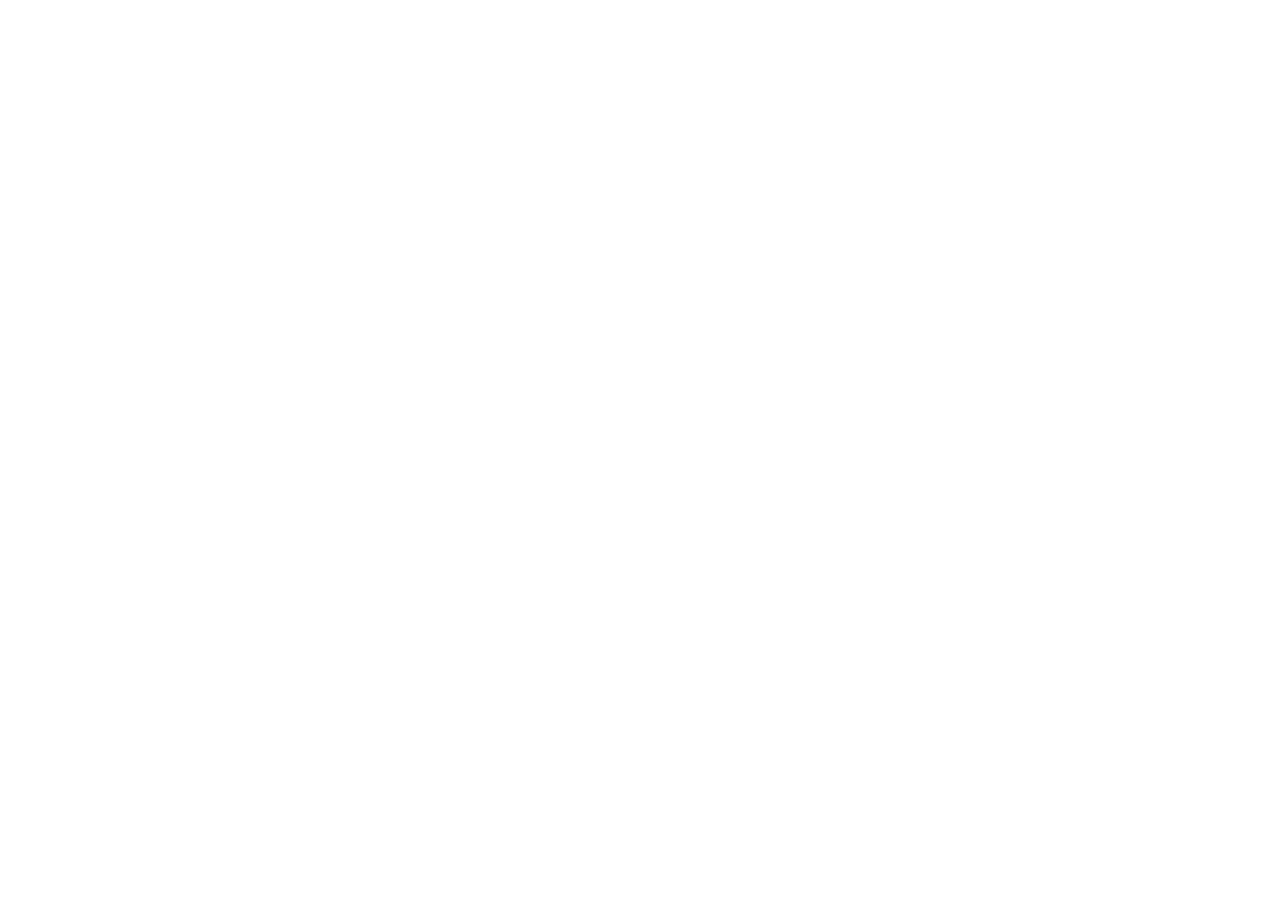
==== index.html @ d5362909 "2" ====
<!DOCTYPE html>
<html lang="en">
<head>
	<meta http-equiv="X-UA-Compatible" content="IE=Edge">
	<meta charset="UTF-8">
	<meta name="description" content="锤子科技是一家制造移动互联网终端设备的公司,公司致力于打造用户体验一流的数码消费类产品（智能手机为主）,主打坚果手机系列有坚果R1手机,坚果3手机等">
	<meta name="keywords" content="坚果手机,坚果R1手机,坚果3手机,坚果Pro手机,坚果手机官网">
	<title>【锤子科技官网】坚果手机 - 坚果R1手机 - 坚果3手机</title>
	<link rel="stylesheet" href="css/reset.css">
	<link rel="stylesheet" href="css/chuizi.css">
	<link rel="stylesheet" href="css/chuizi.common.css">
	<link rel="stylesheet" href="css/font.css">
</head>
<body>
	<nav class="nav"></nav>
	<header class="header"></header>
	<article class="article"></article>
	<footer class="footer"></footer>
	<section class="section"></section>
</body>
</html>
---- css/chuizi.common.css ----
.clearfix:after{
	display: block;
	content: '';
	clear: both;
	height: 0px;
	visibility: hidden;
}
.clearfix{
	*zoom:1;
}
---- css/font.css ----
@font-face {
  font-family: SmartisanIconFont;
  src: url("fonts/SmartisanIconFont.805b60683bab89cb2f7b7fb9d4f0fee4.eot?#iefix") format("embedded-opentype"), url("//static.smartisanos.cn/index/assets/fonts/SmartisanIconFont.e533b2e84afed88c3c6ebf24b81ed5a4.woff") format("woff"), url("//static.smartisanos.cn/index/assets/fonts/SmartisanIconFont.454657fc2d8a7921ed190eaff5efb136.ttf") format("truetype"), url("//static.smartisanos.cn/index/assets/fonts/SmartisanIconFont.a110eedc423afbb95ca55d1eafa25406.svg#SmartisanIconFont") format("svg");
  font-style: normal;
  font-weight: 400;
}
.SmartisanIconFont{
    font-family: "SmartisanIconFont" !important;
    font-style: normal;
    -webkit-font-smoothing: antialiased;
    -webkit-text-stroke-width: 0.2px;
    -moz-osx-font-smoothing: grayscale
}
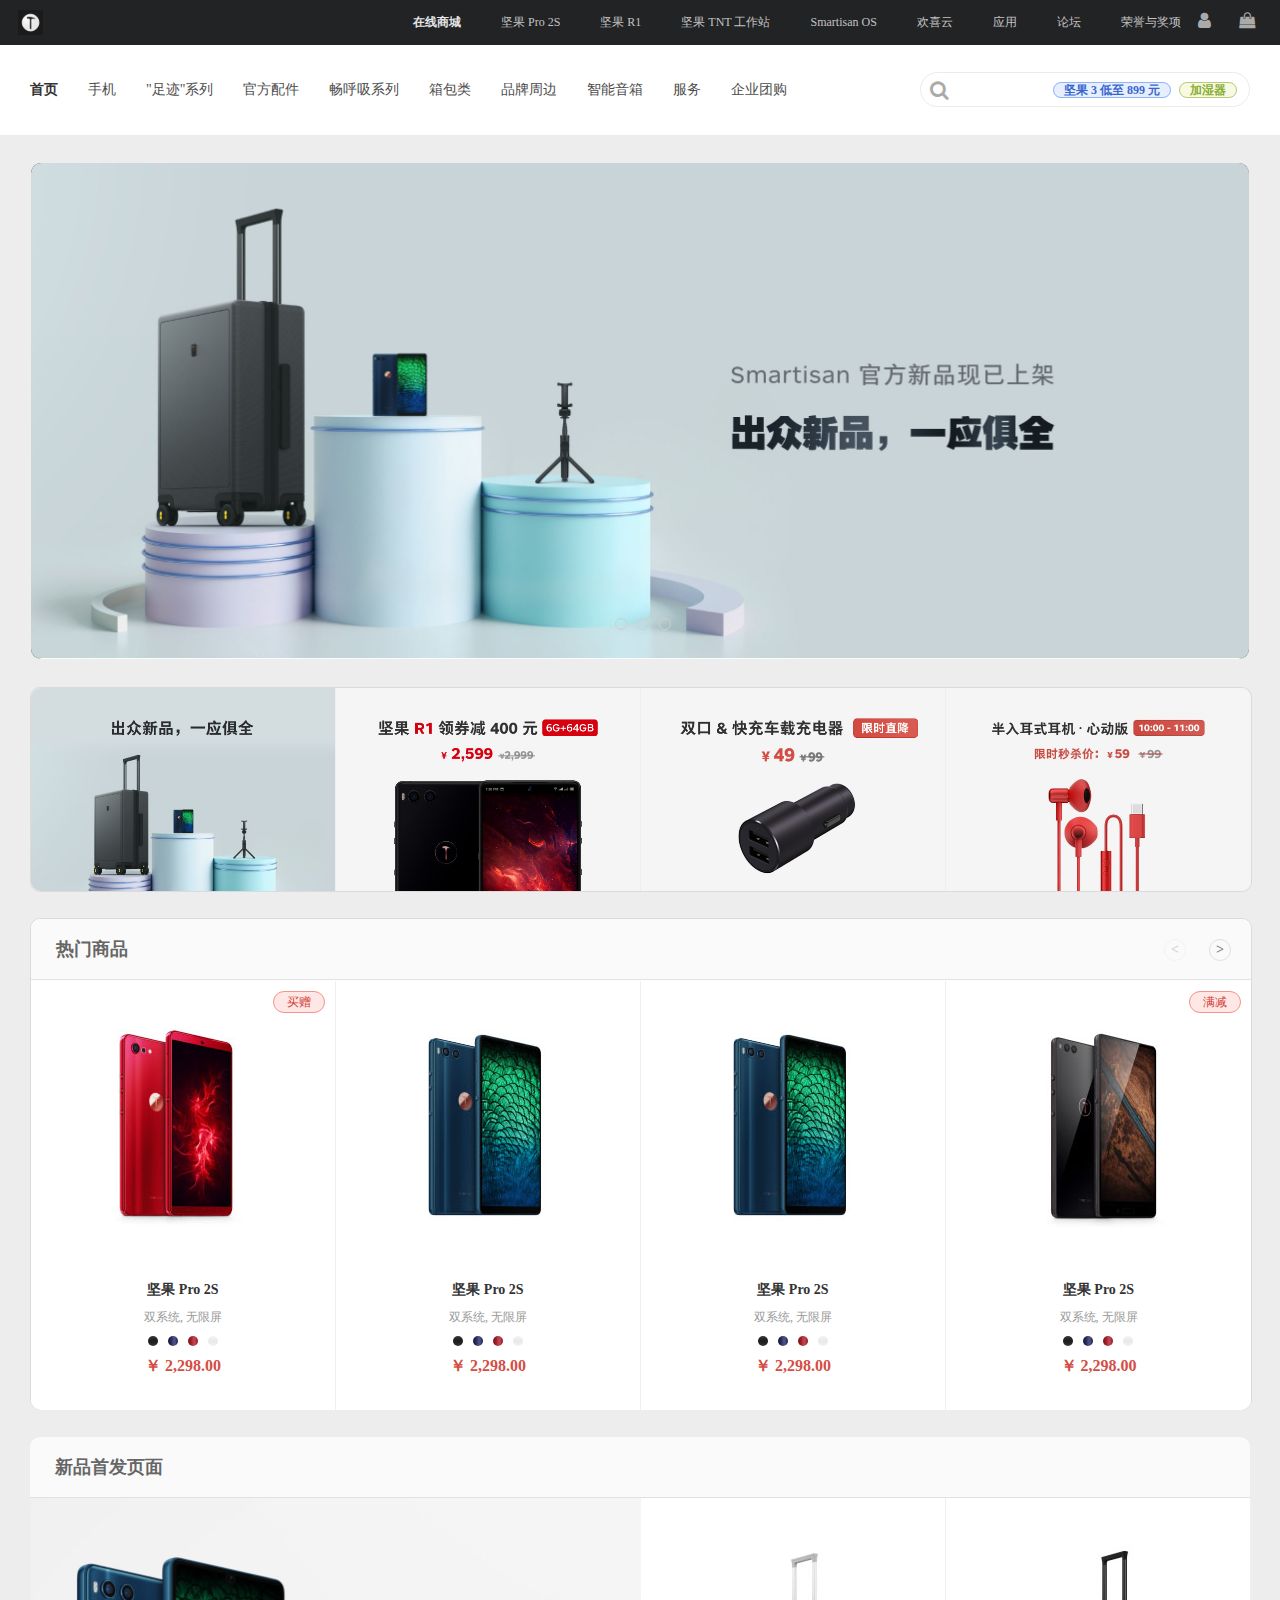
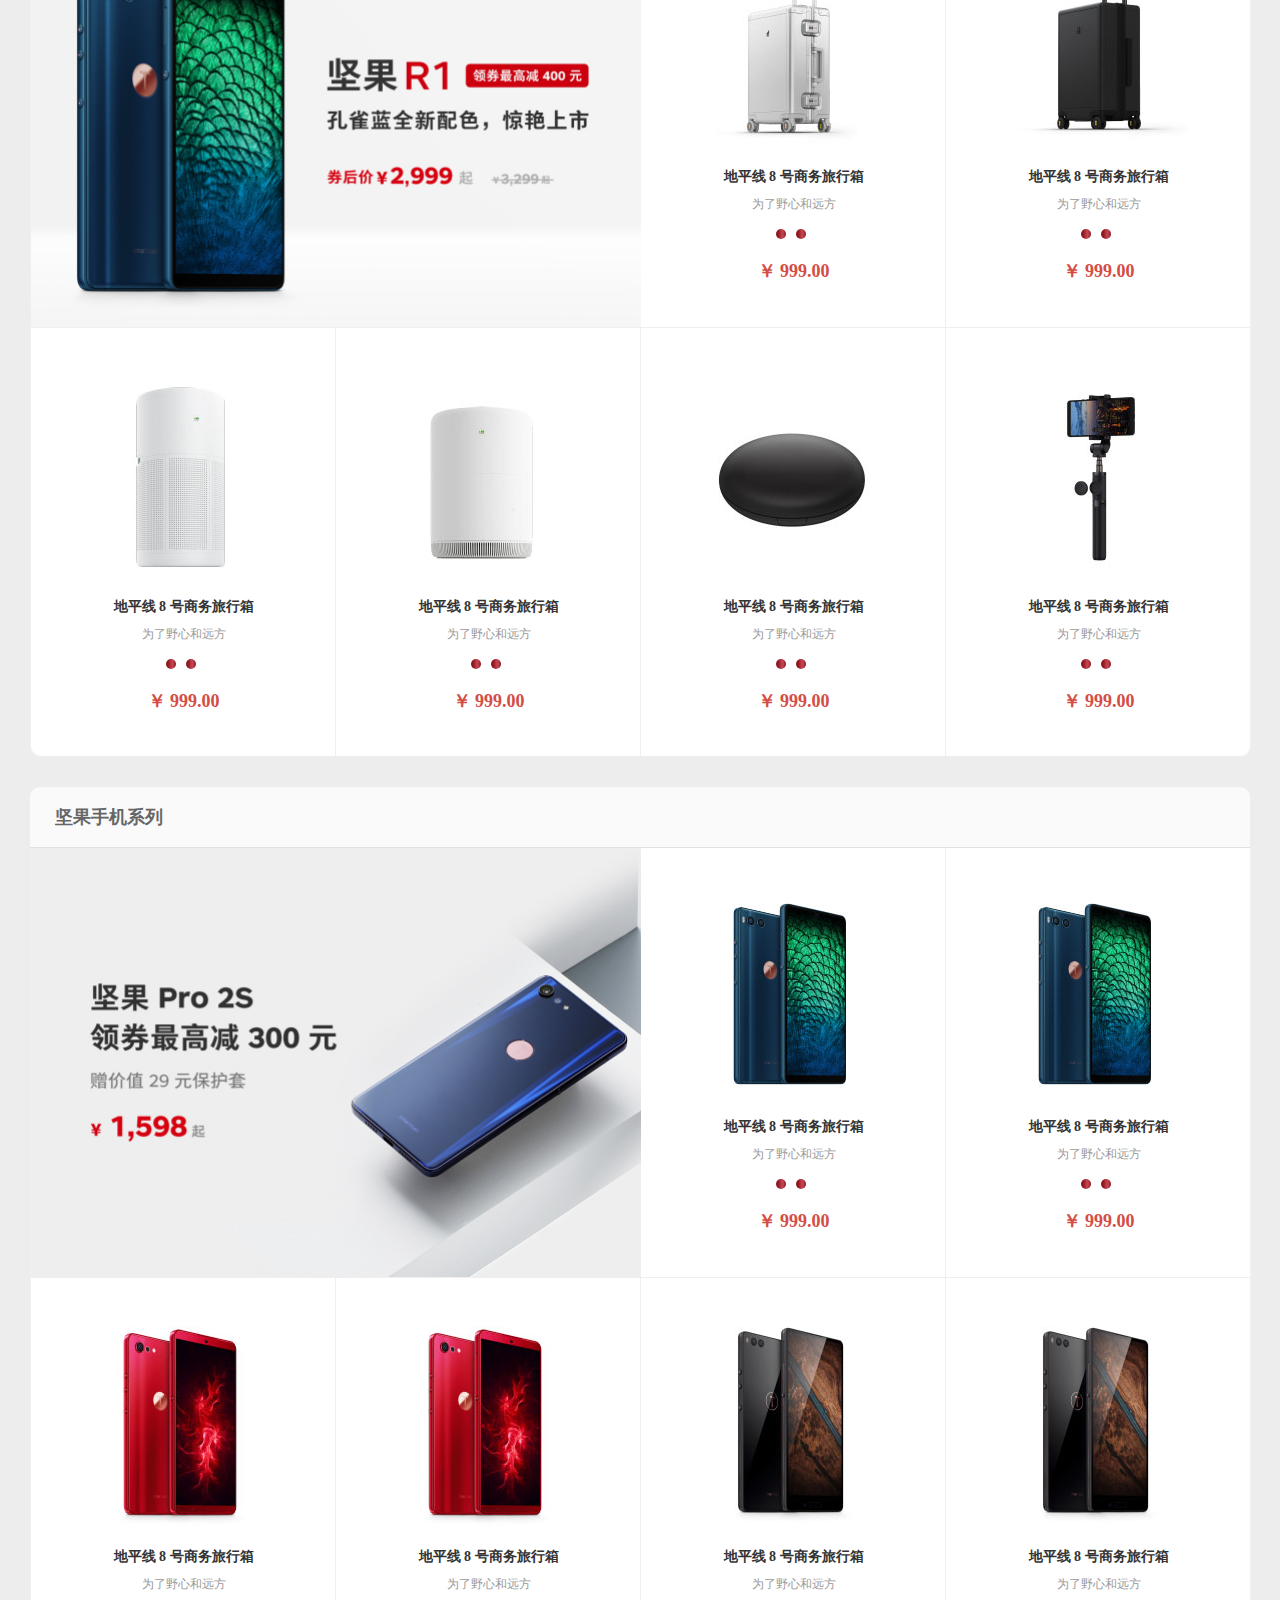
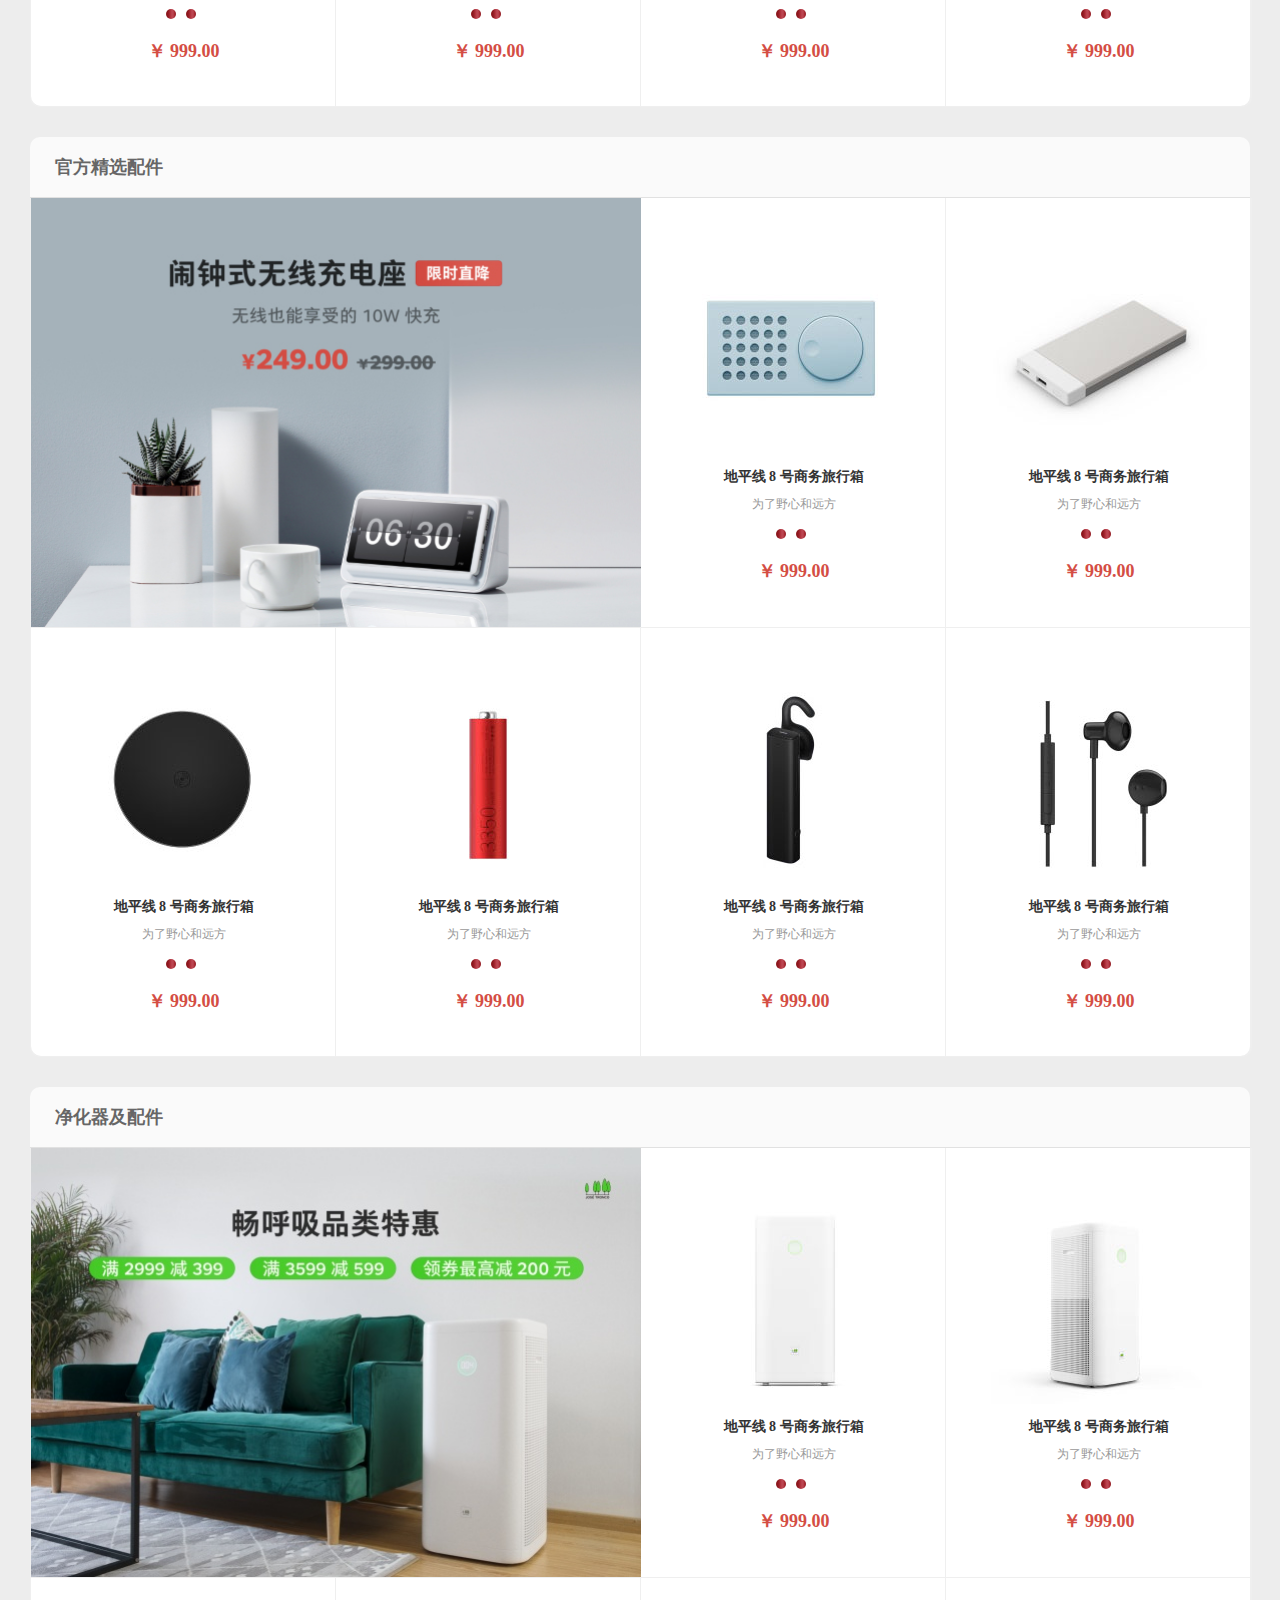
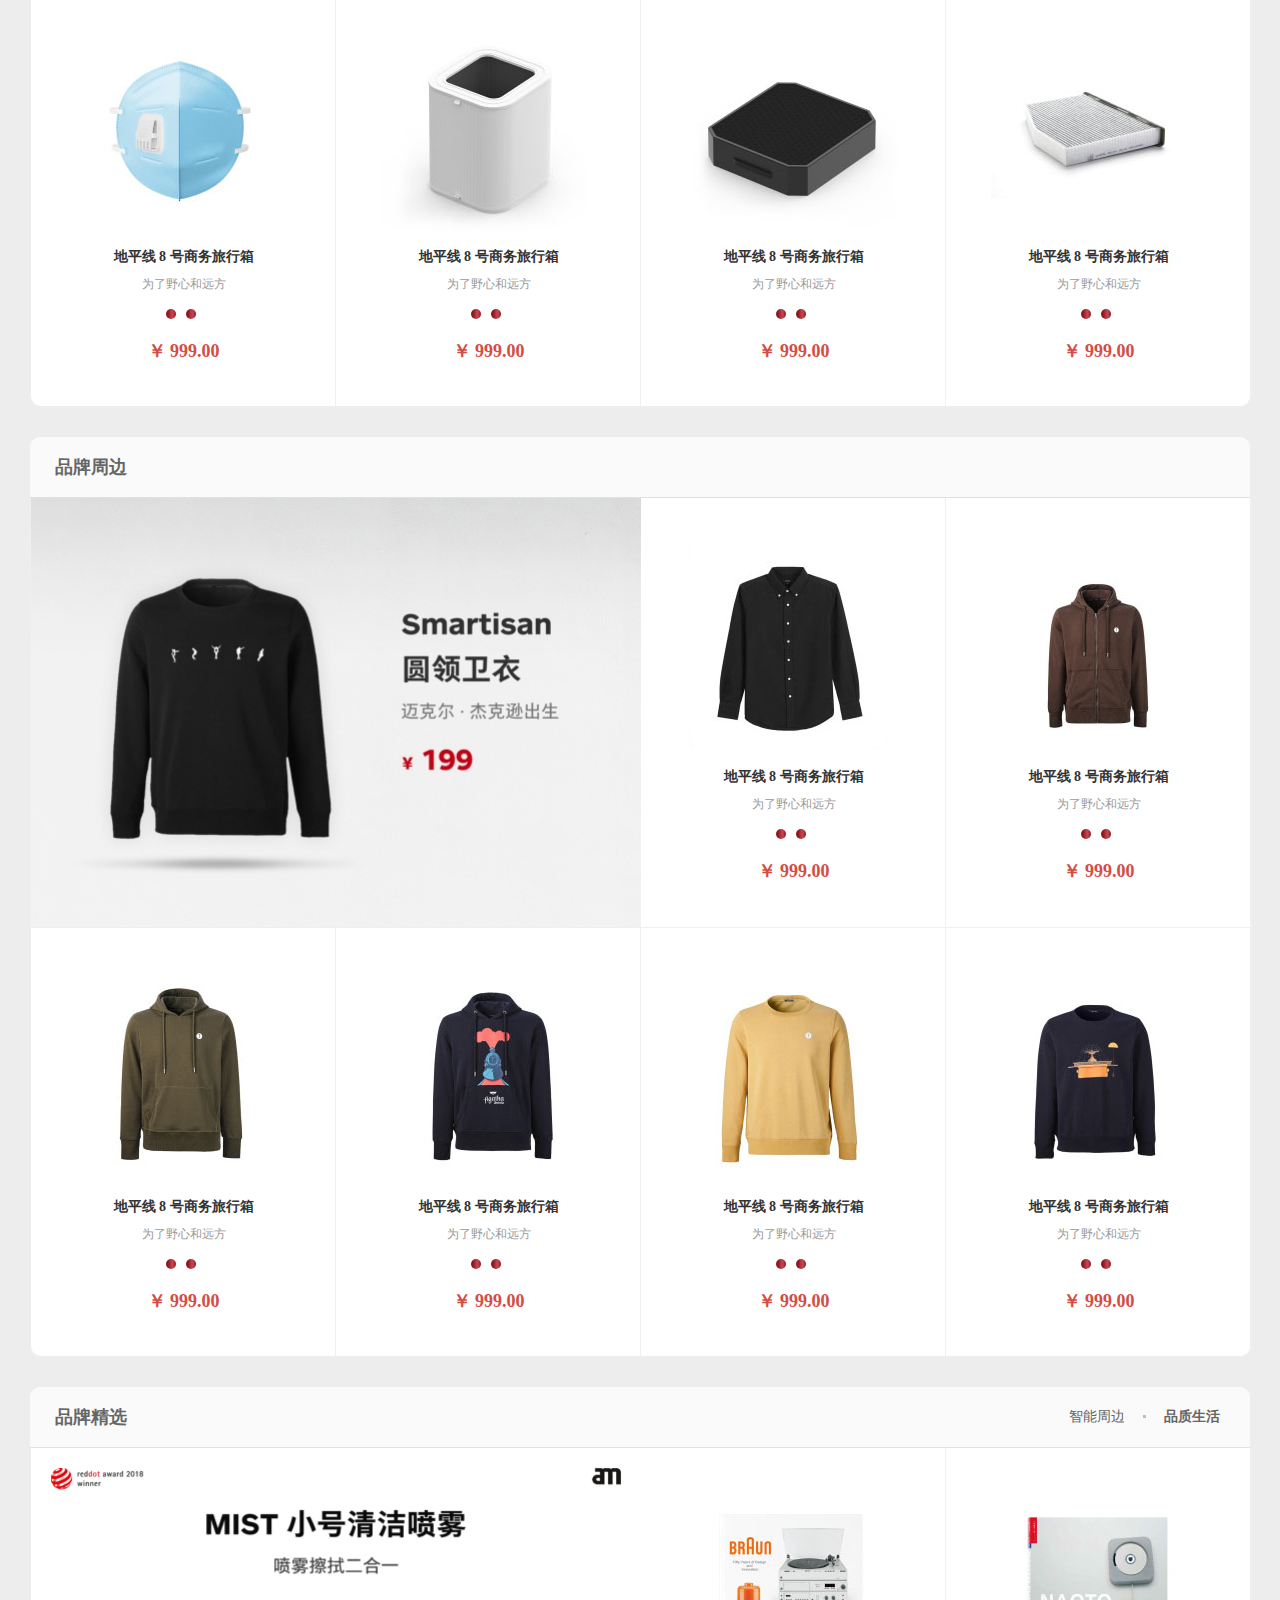
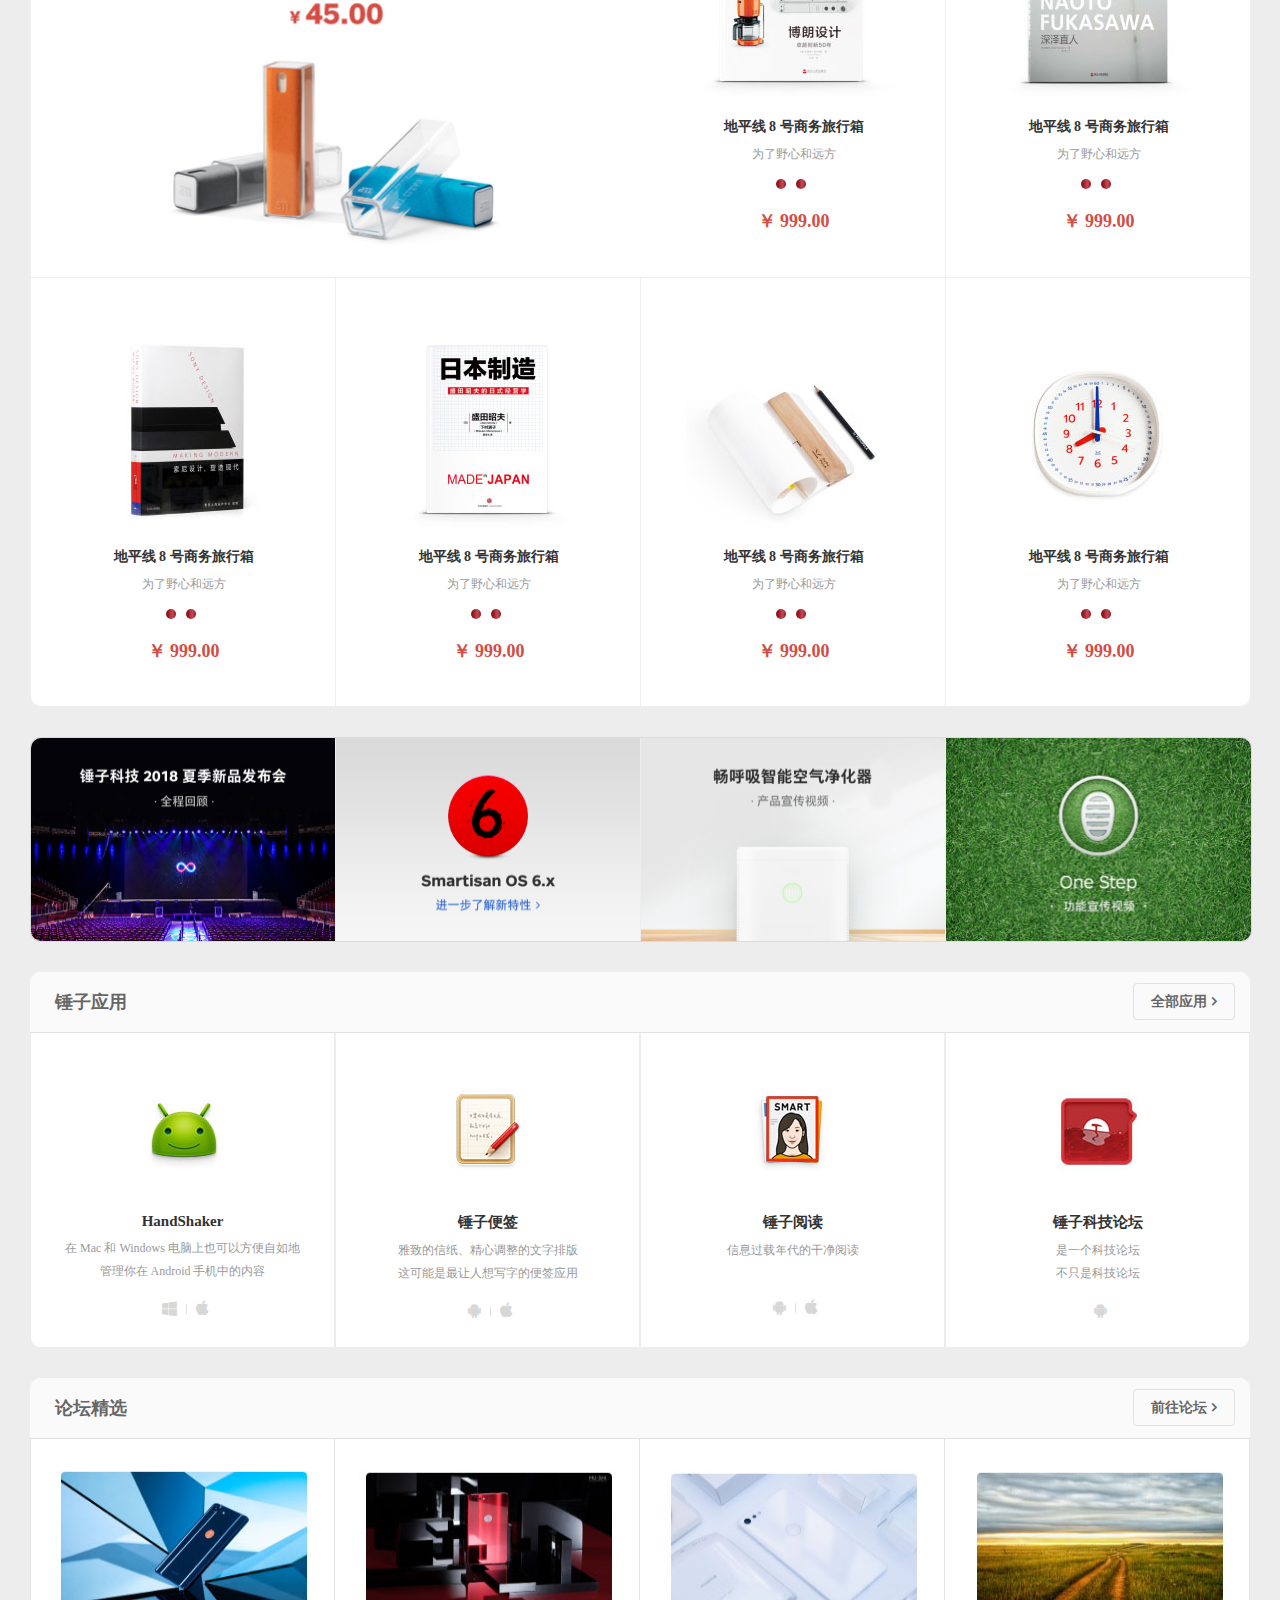
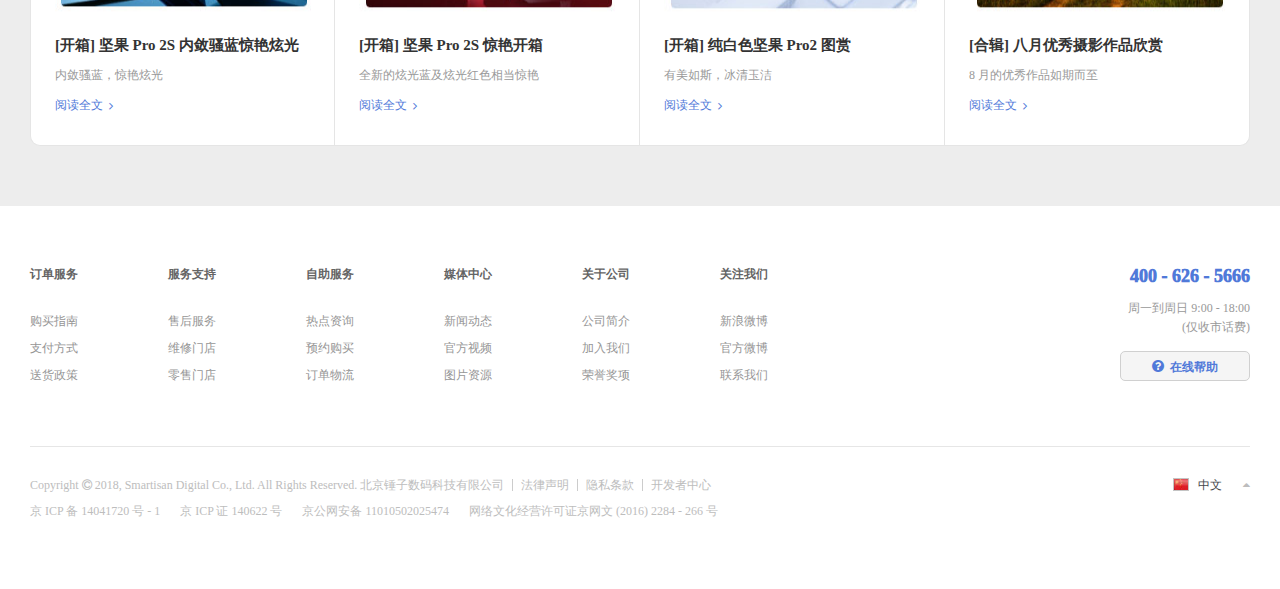
==== commit 38e619b4: "6" ====
--- a/index.html
+++ b/index.html
@@ -1,21 +1,1127 @@
 <!DOCTYPE html>
 <html lang="en">
 <head>
+	<meta charset="UTF-8">
+	<meta http-equiv="X-UA-Compatible" content="IE=Edge">
+	<meta name="format-detection" content="telephone=no">
+	<title>【锤子科技官网】坚果手机 - 坚果R1手机 - 坚果3手机</title>
+</head>
+<body>
+	
+</body>
+</html>
 	<meta http-equiv="X-UA-Compatible" content="IE=Edge">
 	<meta charset="UTF-8">
+	<meta name="keywords" content="坚果手机,坚果R1手机,坚果3手机,坚果Pro手机,坚果手机官网">
 	<meta name="description" content="锤子科技是一家制造移动互联网终端设备的公司,公司致力于打造用户体验一流的数码消费类产品（智能手机为主）,主打坚果手机系列有坚果R1手机,坚果3手机等">
-	<meta name="keywords" content="坚果手机,坚果R1手机,坚果3手机,坚果Pro手机,坚果手机官网">
 	<title>【锤子科技官网】坚果手机 - 坚果R1手机 - 坚果3手机</title>
+	<link rel="shortcut icon" href="images/favicon.jpeg">
 	<link rel="stylesheet" href="css/reset.css">
-	<link rel="stylesheet" href="css/chuizi.css">
-	<link rel="stylesheet" href="css/chuizi.common.css">
-	<link rel="stylesheet" href="css/font.css">
+	<link rel="stylesheet" href="css/fonts/font-awesome.min.css">
+	<link rel="stylesheet" href="css/common-index.css">
+	<link rel="stylesheet" href="css/index.css">
 </head>
 <body>
-	<nav class="nav"></nav>
-	<header class="header"></header>
-	<article class="article"></article>
-	<footer class="footer"></footer>
-	<section class="section"></section>
+	<!-- 顶部导航 -->
+	<div class="top-nav">
+		<div class="nav-img fl clearfix"></div>
+		<div class="nav-list fl clearfix">
+			<ul>
+				<li><a href="#" class="link">在线商城</a></li>
+				<li><a href="#" class="link">坚果 Pro 2S</a></li>
+				<li><a href="#" class="link">坚果 R1</a></li>
+				<li><a href="#" class="link">坚果 TNT 工作站</a></li>
+				<li><a href="#" class="link">Smartisan OS</a></li>
+				<li><a href="#" class="link">欢喜云</a></li>
+				<li><a href="#" class="link">应用</a></li>
+				<li><a href="#" class="link">论坛</a></li>
+				<li><a href="#" class="link">荣誉与奖项</a></li>
+			</ul>
+		</div>
+		<div class="nav-shop fr clearfix">
+			<a href="#" class="link"><i class="fa fa-user"></i></a>
+			<a href="javascript:;" class="link" id="link">
+				<i class="fa fa-shopping-bag"></i>
+			</a>	
+			<div class="tankuang" id="tankuang">
+				<i class="fa fa-shopping-cart"></i>
+				<h3>购物车为空</h3>
+				<p>您还没有选购任何商品，现在前往商城选购吧！</p>
+			</div>
+		</div>
+	</div>
+	<!-- 列表导航 -->
+	<div class="list-nav">
+		<div class="container">
+			<div class="list fl">
+				<ul>
+					<li><a href="#" class="link">首页</a></li>
+					<li><a href="#" class="link">手机</a></li>
+					<li><a href="#" class="link">"足迹"系列</a></li>
+					<li><a href="#" class="link">官方配件</a></li>
+					<li><a href="#" class="link">畅呼吸系列</a></li>
+					<li><a href="#" class="link">箱包类</a></li>	
+					<li><a href="#" class="link">品牌周边</a></li>
+					<li><a href="#" class="link">智能音箱</a></li>
+					<li><a href="#" class="link">服务</a></li>
+					<li><a href="#" class="link">企业团购</a></li>
+				</ul>
+			</div>
+			<div class="sousuo fr">
+				<input type="text" class="txt" id="txt">
+				<div class="left-sousuo">
+					<a href="javascript:;" class="link">
+						<i class="fa fa-search"></i>
+					</a>
+				</div>
+				<div class="right-sousuo" id="rightSousuo">
+					<a href="javascript:;" class="link">坚果 3 低至 899 元</a>
+					<a href="javascript:;" class="link">加湿器</a>
+				</div>
+				<div class="sousuo-list" id="sousuoList">
+					<span></span>
+					<ul>
+						<li><a href="#" class="link">坚果 Pro 2S</a></li>
+						<li><a href="#" class="link">坚果 R1</a></li>
+						<li><a href="#" class="link">坚果 3</a></li>
+						<li><a href="#" class="link">闹钟式无线充电座</a></li>
+						<li><a href="#" class="link">畅呼吸净化器</a></li>
+						<li><a href="#" class="link">移动电源</a></li>
+						<li><a href="#" class="link">卫衣</a></li>
+						<li><a href="#" class="link">帆布鞋</a></li>
+						<li><a href="#" class="link">保护套</a></li>
+						<li><a href="#" class="link">口罩</a></li>
+					</ul>
+				</div>
+			</div>
+		</div>
+	</div>
+	<!-- 轮播 热门 -->
+	<div class="title-box">
+		<div class="container">
+			<div class="carousel clearfix">
+				<ul class="carousel-img">
+					<li>
+						<a href="#" class="link">
+							<img src="images/lunbo1.jpg">
+						</a>
+					</li>
+					<li>
+						<a href="#" class="link">
+							<img src="images/lunbo2.jpg">
+						</a>
+					</li>
+					<li>
+						<a href="#" class="link">
+							<img src="images/lunbo3.jpg">
+						</a>
+					</li>
+				</ul>
+				<ul class="carousel-btn">
+					<li></li>
+					<li></li>
+					<li></li>
+				</ul>
+			</div>
+			<div class="title-list-gt clearfix">
+				<ul>
+					<li>
+						<a href="#" class="link">
+							<img src="images/lunboGD1.jpg">
+						</a>
+					</li>
+					<li>
+						<a href="#" class="link">
+							<img src="images/lunboGD2.jpg">
+						</a>
+					</li>
+					<li>
+						<a href="#" class="link">
+							<img src="images/lunboGD3.jpg">
+						</a>
+					</li>
+					<li>
+						<a href="#" class="link">
+							<img src="images/lunboGD4.jpg">
+						</a>
+					</li>
+				</ul>
+			</div>
+			<div class="rexiao">
+				<div class="rexiao-top-gt">
+					<h3 class="fl">热门商品</h3>
+					<a href="javascript:;" class="link fr">
+						<span id="btn1"><</span>
+						<span id="btn2" class="active">></span>
+					</a>
+				</div>
+				<div class="rexiao-list-gt">
+					<ul class="list-box" id="listBox">
+						<li>
+							<a href="javascript:;" class="link">
+								<div class="off">买赠</div>
+								<img src="images/remen1.jpg">
+								<h4>坚果 Pro 2S</h4>
+								<p>双系统, 无限屏</p>
+								<p>赠软胶透明保护套（数量有限送完即止）</p>
+								<ul>
+									<li></li>
+									<li></li>
+									<li></li>
+									<li></li>
+								</ul>
+								<span class="num">￥ 2,298.00</span>
+								<div class="xiangqing">查看详情</div>
+							</a>
+						</li>
+						<li>
+							<a href="javascript:;" class="link">
+								<img src="images/remen2.jpg">
+								<h4>坚果 Pro 2S</h4>
+								<p>双系统, 无限屏</p>
+								<p>赠软胶透明保护套（数量有限送完即止）</p>
+								<ul>
+									<li></li>
+									<li></li>
+									<li></li>
+									<li></li>
+								</ul>
+								<span class="num">￥ 2,298.00</span>
+								<div class="xiangqing">查看详情</div>
+							</a>
+						</li>
+						<li>
+							<a href="javascript:;" class="link">
+								<img src="images/remen3.jpg">
+								<h4>坚果 Pro 2S</h4>
+								<p>双系统, 无限屏</p>
+								<p>赠软胶透明保护套（数量有限送完即止）</p>
+								<ul>
+									<li></li>
+									<li></li>
+									<li></li>
+									<li></li>
+								</ul>
+								<span class="num">￥ 2,298.00</span>
+								<div class="xiangqing">查看详情</div>
+							</a>
+						</li>
+						<li>
+							<a href="javascript:;" class="link">
+								<div class="off">满减</div>
+								<img src="images/remen4.jpg">
+								<h4>坚果 Pro 2S</h4>
+								<p>双系统, 无限屏</p>
+								<p>赠软胶透明保护套（数量有限送完即止）</p>
+								<ul>
+									<li></li>
+									<li></li>
+									<li></li>
+									<li></li>
+								</ul>
+								<span class="num">￥ 2,298.00</span>
+								<div class="xiangqing">查看详情</div>
+							</a>
+						</li>
+						<li>
+							<a href="javascript:;" class="link">
+								<div class="off">买赠</div>
+								<img src="images/remen5.jpg">
+								<h4>坚果 Pro 2S</h4>
+								<p>双系统, 无限屏</p>
+								<p>赠软胶透明保护套（数量有限送完即止）</p>
+								<ul>
+									<li></li>
+									<li></li>
+									<li></li>
+									<li></li>
+								</ul>
+								<span class="num">￥ 2,298.00</span>
+								<div class="xiangqing">查看详情</div>
+							</a>
+						</li>
+						<li>
+							<a href="javascript:;" class="link">
+								<img src="images/remen6.jpg">
+								<h4>坚果 Pro 2S</h4>
+								<p>双系统, 无限屏</p>
+								<p>赠软胶透明保护套（数量有限送完即止）</p>
+								<ul>
+									<li></li>
+									<li></li>
+									<li></li>
+									<li></li>
+								</ul>
+								<span class="num">￥ 2,298.00</span>
+								<div class="xiangqing">查看详情</div>
+							</a>
+						</li>
+						<li>
+							<a href="javascript:;" class="link">
+								<img src="images/remen7.jpg">
+								<h4>坚果 Pro 2S</h4>
+								<p>双系统, 无限屏</p>
+								<p>赠软胶透明保护套（数量有限送完即止）</p>
+								<ul>
+									<li></li>
+									<li></li>
+									<li></li>
+									<li></li>
+								</ul>
+								<span class="num">￥ 2,298.00</span>
+								<div class="xiangqing">查看详情</div>
+							</a>
+						</li>
+						<li>
+							<a href="javascript:;" class="link">
+								<div class="off">满减</div>
+								<img src="images/remen8.jpg">
+								<h4>坚果 Pro 2S</h4>
+								<p>双系统, 无限屏</p>
+								<p>赠软胶透明保护套（数量有限送完即止）</p>
+								<ul>
+									<li></li>
+									<li></li>
+									<li></li>
+									<li></li>
+								</ul>
+								<span class="num">￥ 2,298.00</span>
+								<div class="xiangqing">查看详情</div>
+							</a>
+						</li>
+					</ul>
+				</div>
+			</div>
+		</div>
+	</div>
+	<!-- 中心内容 -->
+	<div class="content">
+		<div class="container">
+			<!-- 新品首发页面 -->
+			<div class="xinpin-box bottom">
+				<div class="rexiao-top-gt">
+					<h3 class="fl">新品首发页面</h3>
+				</div>
+				<div class="gt-list">
+					<ul>
+						<li>
+							<a href="#" class="link">
+								<img src="images/xinpin.jpg">
+							</a>
+						</li>
+						 <li>
+							<a href="#" class="link">
+								<img src="images/xinpin1.jpg">
+								<h4>地平线 8 号商务旅行箱</h4>
+								<p>为了野心和远方</p>
+								<ul>
+									<li></li>
+									<li></li>
+								</ul>
+								<span class="num">￥ 999.00</span>
+								<button class="btn-dan xiaoshou">查看详情</button>
+							</a>
+						</li>
+						<li>
+							<a href="#" class="link">
+								<img src="images/xinpin2.jpg">
+								<h4>地平线 8 号商务旅行箱</h4>
+								<p>为了野心和远方</p>
+								<ul>
+									<li></li>
+									<li></li>
+								</ul>
+								<span class="num">￥ 999.00</span>
+								<button class="btn-dan xiaoshou">查看详情</button>
+							</a>
+						</li>
+						<li>
+							<a href="#" class="link">
+								<img src="images/xinpin3.jpg">
+								<h4>地平线 8 号商务旅行箱</h4>
+								<p>为了野心和远方</p>
+								<ul>
+									<li></li>
+									<li></li>
+								</ul>
+								<span class="num">￥ 999.00</span>
+								<button class="btn-shuang xiaoshou">查看详情</button>
+								<button class="btn-shuang bg-wan">已售完</button>
+							</a>
+						</li>
+						<li>
+							<a href="#" class="link">
+								<img src="images/xinpin4.jpg">
+								<h4>地平线 8 号商务旅行箱</h4>
+								<p>为了野心和远方</p>
+								<ul>
+									<li></li>
+									<li></li>
+								</ul>
+								<span class="num">￥ 999.00</span>
+								<button class="btn-shuang xiaoshou">查看详情</button>
+								<button class="btn-shuang bg-wan">已售完</button>
+							</a>
+						</li>
+						<li>
+							<a href="#" class="link">
+								<img src="images/xinpin5.jpg">
+								<h4>地平线 8 号商务旅行箱</h4>
+								<p>为了野心和远方</p>
+								<ul>
+									<li></li>
+									<li></li>
+								</ul>
+								<span class="num">￥ 999.00</span>
+								<button class="btn-shuang xiaoshou">查看详情</button>
+								<button class="btn-shuang bg-wan">已售完</button>
+							</a>
+						</li>
+						<li>
+							<a href="#" class="link">
+								<img src="images/xinpin6.jpg">
+								<h4>地平线 8 号商务旅行箱</h4>
+								<p>为了野心和远方</p>
+								<ul>
+									<li></li>
+									<li></li>
+								</ul>
+								<span class="num">￥ 999.00</span>
+								<button class="btn-shuang xiaoshou">查看详情</button>
+								<button class="btn-shuang bg-gou xiaoshou">加入购物车</button>
+							</a>
+						</li>
+					</ul>
+				</div>
+			</div>
+			<!-- 坚果手机系列 -->
+			<div class="jianguo-box bottom">
+				<div class="rexiao-top-gt">
+					<h3 class="fl">坚果手机系列</h3>
+				</div>
+				<div class="gt-list">
+					<ul>
+						<li>
+							<a href="#" class="link">
+								<img src="images/jianguo.jpg">
+							</a>
+						</li>
+						 <li>
+							<a href="#" class="link">
+								<img src="images/jianguo1.jpg">
+								<h4>地平线 8 号商务旅行箱</h4>
+								<p>为了野心和远方</p>
+								<ul>
+									<li></li>
+									<li></li>
+								</ul>
+								<span class="num">￥ 999.00</span>
+								<button class="btn-dan xiaoshou">查看详情</button>
+							</a>
+						</li>
+						<li>
+							<a href="#" class="link">
+								<img src="images/jianguo2.jpg">
+								<h4>地平线 8 号商务旅行箱</h4>
+								<p>为了野心和远方</p>
+								<ul>
+									<li></li>
+									<li></li>
+								</ul>
+								<span class="num">￥ 999.00</span>
+								<button class="btn-dan xiaoshou">查看详情</button>
+							</a>
+						</li>
+						<li>
+							<a href="#" class="link">
+								<img src="images/jianguo3.jpg">
+								<h4>地平线 8 号商务旅行箱</h4>
+								<p>为了野心和远方</p>
+								<ul>
+									<li></li>
+									<li></li>
+								</ul>
+								<span class="num">￥ 999.00</span>
+								<button class="btn-shuang xiaoshou">查看详情</button>
+								<button class="btn-shuang bg-wan">已售完</button>
+							</a>
+						</li>
+						<li>
+							<a href="#" class="link">
+								<img src="images/jianguo4.jpg">
+								<h4>地平线 8 号商务旅行箱</h4>
+								<p>为了野心和远方</p>
+								<ul>
+									<li></li>
+									<li></li>
+								</ul>
+								<span class="num">￥ 999.00</span>
+								<button class="btn-shuang xiaoshou">查看详情</button>
+								<button class="btn-shuang bg-wan">已售完</button>
+							</a>
+						</li>
+						<li>
+							<a href="#" class="link">
+								<img src="images/jianguo5.jpg">
+								<h4>地平线 8 号商务旅行箱</h4>
+								<p>为了野心和远方</p>
+								<ul>
+									<li></li>
+									<li></li>
+								</ul>
+								<span class="num">￥ 999.00</span>
+								<button class="btn-shuang xiaoshou">查看详情</button>
+								<button class="btn-shuang bg-wan">已售完</button>
+							</a>
+						</li>
+						<li>
+							<a href="#" class="link">
+								<img src="images/jianguo6.jpg">
+								<h4>地平线 8 号商务旅行箱</h4>
+								<p>为了野心和远方</p>
+								<ul>
+									<li></li>
+									<li></li>
+								</ul>
+								<span class="num">￥ 999.00</span>
+								<button class="btn-shuang xiaoshou">查看详情</button>
+								<button class="btn-shuang bg-gou xiaoshou">加入购物车</button>
+							</a>
+						</li>
+					</ul>
+				</div>
+			</div>
+			<!-- 官方精选配件 -->
+			<div class="guanfang-box bottom">
+				<div class="rexiao-top-gt">
+					<h3 class="fl">官方精选配件</h3>
+				</div>
+				<div class="gt-list">
+					<ul>
+						<li>
+							<a href="#" class="link">
+								<img src="images/guanfang.jpg">
+							</a>
+						</li>
+						 <li>
+							<a href="#" class="link">
+								<img src="images/guanfang1.jpg">
+								<h4>地平线 8 号商务旅行箱</h4>
+								<p>为了野心和远方</p>
+								<ul>
+									<li></li>
+									<li></li>
+								</ul>
+								<span class="num">￥ 999.00</span>
+								<button class="btn-dan xiaoshou">查看详情</button>
+							</a>
+						</li>
+						<li>
+							<a href="#" class="link">
+								<img src="images/guanfang2.jpg">
+								<h4>地平线 8 号商务旅行箱</h4>
+								<p>为了野心和远方</p>
+								<ul>
+									<li></li>
+									<li></li>
+								</ul>
+								<span class="num">￥ 999.00</span>
+								<button class="btn-dan xiaoshou">查看详情</button>
+							</a>
+						</li>
+						<li>
+							<a href="#" class="link">
+								<img src="images/guanfang3.jpg">
+								<h4>地平线 8 号商务旅行箱</h4>
+								<p>为了野心和远方</p>
+								<ul>
+									<li></li>
+									<li></li>
+								</ul>
+								<span class="num">￥ 999.00</span>
+								<button class="btn-shuang xiaoshou">查看详情</button>
+								<button class="btn-shuang bg-wan">已售完</button>
+							</a>
+						</li>
+						<li>
+							<a href="#" class="link">
+								<img src="images/guanfang4.jpg">
+								<h4>地平线 8 号商务旅行箱</h4>
+								<p>为了野心和远方</p>
+								<ul>
+									<li></li>
+									<li></li>
+								</ul>
+								<span class="num">￥ 999.00</span>
+								<button class="btn-shuang xiaoshou">查看详情</button>
+								<button class="btn-shuang bg-wan">已售完</button>
+							</a>
+						</li>
+						<li>
+							<a href="#" class="link">
+								<img src="images/guanfang5.jpg">
+								<h4>地平线 8 号商务旅行箱</h4>
+								<p>为了野心和远方</p>
+								<ul>
+									<li></li>
+									<li></li>
+								</ul>
+								<span class="num">￥ 999.00</span>
+								<button class="btn-shuang xiaoshou">查看详情</button>
+								<button class="btn-shuang bg-wan">已售完</button>
+							</a>
+						</li>
+						<li>
+							<a href="#" class="link">
+								<img src="images/guanfang6.jpg">
+								<h4>地平线 8 号商务旅行箱</h4>
+								<p>为了野心和远方</p>
+								<ul>
+									<li></li>
+									<li></li>
+								</ul>
+								<span class="num">￥ 999.00</span>
+								<button class="btn-shuang xiaoshou">查看详情</button>
+								<button class="btn-shuang bg-gou xiaoshou">加入购物车</button>
+							</a>
+						</li>
+					</ul>
+				</div>
+			</div>
+			<!-- 净化器及配件 -->
+			<div class="jinghuaqi-box bottom">
+				<div class="rexiao-top-gt">
+					<h3 class="fl">净化器及配件</h3>
+				</div>
+				<div class="gt-list">
+					<ul>
+						<li>
+							<a href="#" class="link">
+								<img src="images/jinghua.jpg">
+							</a>
+						</li>
+						 <li>
+							<a href="#" class="link">
+								<img src="images/jinghua1.jpg">
+								<h4>地平线 8 号商务旅行箱</h4>
+								<p>为了野心和远方</p>
+								<ul>
+									<li></li>
+									<li></li>
+								</ul>
+								<span class="num">￥ 999.00</span>
+								<button class="btn-dan xiaoshou">查看详情</button>
+							</a>
+						</li>
+						<li>
+							<a href="#" class="link">
+								<img src="images/jinghua2.jpg">
+								<h4>地平线 8 号商务旅行箱</h4>
+								<p>为了野心和远方</p>
+								<ul>
+									<li></li>
+									<li></li>
+								</ul>
+								<span class="num">￥ 999.00</span>
+								<button class="btn-dan xiaoshou">查看详情</button>
+							</a>
+						</li>
+						<li>
+							<a href="#" class="link">
+								<img src="images/jinghua3.jpg">
+								<h4>地平线 8 号商务旅行箱</h4>
+								<p>为了野心和远方</p>
+								<ul>
+									<li></li>
+									<li></li>
+								</ul>
+								<span class="num">￥ 999.00</span>
+								<button class="btn-shuang xiaoshou">查看详情</button>
+								<button class="btn-shuang bg-wan">已售完</button>
+							</a>
+						</li>
+						<li>
+							<a href="#" class="link">
+								<img src="images/jinghua4.jpg">
+								<h4>地平线 8 号商务旅行箱</h4>
+								<p>为了野心和远方</p>
+								<ul>
+									<li></li>
+									<li></li>
+								</ul>
+								<span class="num">￥ 999.00</span>
+								<button class="btn-shuang xiaoshou">查看详情</button>
+								<button class="btn-shuang bg-wan">已售完</button>
+							</a>
+						</li>
+						<li>
+							<a href="#" class="link">
+								<img src="images/jinghua5.jpg">
+								<h4>地平线 8 号商务旅行箱</h4>
+								<p>为了野心和远方</p>
+								<ul>
+									<li></li>
+									<li></li>
+								</ul>
+								<span class="num">￥ 999.00</span>
+								<button class="btn-shuang xiaoshou">查看详情</button>
+								<button class="btn-shuang bg-wan">已售完</button>
+							</a>
+						</li>
+						<li>
+							<a href="#" class="link">
+								<img src="images/jinghua6.jpg">
+								<h4>地平线 8 号商务旅行箱</h4>
+								<p>为了野心和远方</p>
+								<ul>
+									<li></li>
+									<li></li>
+								</ul>
+								<span class="num">￥ 999.00</span>
+								<button class="btn-shuang xiaoshou">查看详情</button>
+								<button class="btn-shuang bg-gou xiaoshou">加入购物车</button>
+							</a>
+						</li>
+					</ul>
+				</div>
+			</div>
+			<!-- 品牌周边 -->
+			<div class="zhoubian-box bottom">
+				<div class="rexiao-top-gt">
+					<h3 class="fl">品牌周边</h3>
+				</div>
+				<div class="gt-list">
+					<ul>
+						<li>
+							<a href="#" class="link">
+								<img src="images/zhoubian.jpg">
+							</a>
+						</li>
+						 <li>
+							<a href="#" class="link">
+								<img src="images/zhoubian1.jpg">
+								<h4>地平线 8 号商务旅行箱</h4>
+								<p>为了野心和远方</p>
+								<ul>
+									<li></li>
+									<li></li>
+								</ul>
+								<span class="num">￥ 999.00</span>
+								<button class="btn-dan xiaoshou">查看详情</button>
+							</a>
+						</li>
+						<li>
+							<a href="#" class="link">
+								<img src="images/zhoubian2.jpg">
+								<h4>地平线 8 号商务旅行箱</h4>
+								<p>为了野心和远方</p>
+								<ul>
+									<li></li>
+									<li></li>
+								</ul>
+								<span class="num">￥ 999.00</span>
+								<button class="btn-dan xiaoshou">查看详情</button>
+							</a>
+						</li>
+						<li>
+							<a href="#" class="link">
+								<img src="images/zhoubian3.jpg">
+								<h4>地平线 8 号商务旅行箱</h4>
+								<p>为了野心和远方</p>
+								<ul>
+									<li></li>
+									<li></li>
+								</ul>
+								<span class="num">￥ 999.00</span>
+								<button class="btn-shuang xiaoshou">查看详情</button>
+								<button class="btn-shuang bg-wan">已售完</button>
+							</a>
+						</li>
+						<li>
+							<a href="#" class="link">
+								<img src="images/zhoubian4.jpg">
+								<h4>地平线 8 号商务旅行箱</h4>
+								<p>为了野心和远方</p>
+								<ul>
+									<li></li>
+									<li></li>
+								</ul>
+								<span class="num">￥ 999.00</span>
+								<button class="btn-shuang xiaoshou">查看详情</button>
+								<button class="btn-shuang bg-wan">已售完</button>
+							</a>
+						</li>
+						<li>
+							<a href="#" class="link">
+								<img src="images/zhoubian5.jpg">
+								<h4>地平线 8 号商务旅行箱</h4>
+								<p>为了野心和远方</p>
+								<ul>
+									<li></li>
+									<li></li>
+								</ul>
+								<span class="num">￥ 999.00</span>
+								<button class="btn-shuang xiaoshou">查看详情</button>
+								<button class="btn-shuang bg-wan">已售完</button>
+							</a>
+						</li>
+						<li>
+							<a href="#" class="link">
+								<img src="images/zhoubian6.jpg">
+								<h4>地平线 8 号商务旅行箱</h4>
+								<p>为了野心和远方</p>
+								<ul>
+									<li></li>
+									<li></li>
+								</ul>
+								<span class="num">￥ 999.00</span>
+								<button class="btn-shuang xiaoshou">查看详情</button>
+								<button class="btn-shuang bg-gou xiaoshou">加入购物车</button>
+							</a>
+						</li>
+					</ul>
+				</div>
+			</div>
+			<!-- 品牌精选 -->
+			<div class="jingxuan-box bottom">
+				<div class="rexiao-top-gt">
+					<h3 class="fl">品牌精选</h3>
+					<a href="#" class="link fr">
+						<span>智能周边</span>
+						<span></span>
+						<span class="active">品质生活</span>
+					</a>
+				</div>
+				<div class="gt-list">
+					<ul>
+						<li>
+							<a href="#" class="link">
+								<img src="images/jingxuan.jpg">
+							</a>
+						</li>
+						 <li>
+							<a href="#" class="link">
+								<img src="images/jingxuan1.jpg">
+								<h4>地平线 8 号商务旅行箱</h4>
+								<p>为了野心和远方</p>
+								<ul>
+									<li></li>
+									<li></li>
+								</ul>
+								<span class="num">￥ 999.00</span>
+								<button class="btn-dan xiaoshou">查看详情</button>
+							</a>
+						</li>
+						<li>
+							<a href="#" class="link">
+								<img src="images/jingxuan2.jpg">
+								<h4>地平线 8 号商务旅行箱</h4>
+								<p>为了野心和远方</p>
+								<ul>
+									<li></li>
+									<li></li>
+								</ul>
+								<span class="num">￥ 999.00</span>
+								<button class="btn-dan xiaoshou">查看详情</button>
+							</a>
+						</li>
+						<li>
+							<a href="#" class="link">
+								<img src="images/jingxuan3.jpg">
+								<h4>地平线 8 号商务旅行箱</h4>
+								<p>为了野心和远方</p>
+								<ul>
+									<li></li>
+									<li></li>
+								</ul>
+								<span class="num">￥ 999.00</span>
+								<button class="btn-shuang xiaoshou">查看详情</button>
+								<button class="btn-shuang bg-wan">已售完</button>
+							</a>
+						</li>
+						<li>
+							<a href="#" class="link">
+								<img src="images/jingxuan4.jpg">
+								<h4>地平线 8 号商务旅行箱</h4>
+								<p>为了野心和远方</p>
+								<ul>
+									<li></li>
+									<li></li>
+								</ul>
+								<span class="num">￥ 999.00</span>
+								<button class="btn-shuang xiaoshou">查看详情</button>
+								<button class="btn-shuang bg-wan">已售完</button>
+							</a>
+						</li>
+						<li>
+							<a href="#" class="link">
+								<img src="images/jingxuan5.jpg">
+								<h4>地平线 8 号商务旅行箱</h4>
+								<p>为了野心和远方</p>
+								<ul>
+									<li></li>
+									<li></li>
+								</ul>
+								<span class="num">￥ 999.00</span>
+								<button class="btn-shuang xiaoshou">查看详情</button>
+								<button class="btn-shuang bg-wan">已售完</button>
+							</a>
+						</li>
+						<li>
+							<a href="#" class="link">
+								<img src="images/jingxuan6.jpg">
+								<h4>地平线 8 号商务旅行箱</h4>
+								<p>为了野心和远方</p>
+								<ul>
+									<li></li>
+									<li></li>
+								</ul>
+								<span class="num">￥ 999.00</span>
+								<button class="btn-shuang xiaoshou">查看详情</button>
+								<button class="btn-shuang bg-gou xiaoshou">加入购物车</button>
+							</a>
+						</li>
+					</ul>
+				</div>
+			</div>
+		</div>
+	</div>
+	<!-- 底部内容 -->
+	<div class="bottom-content">
+		<div class="container">
+			<div class="bottom-list">
+				<div class="title-list-gt clearfix">
+					<ul>
+						<li>
+							<a href="#" class="link">
+								<img src="images/bottom1.jpg">
+							</a>
+						</li>
+						<li>
+							<a href="#" class="link">
+								<img src="images/bottom2.jpg">
+							</a>
+						</li>
+						<li>
+							<a href="#" class="link">
+								<img src="images/bottom3.jpg">
+							</a>
+						</li>
+						<li>
+							<a href="#" class="link">
+								<img src="images/bottom4.jpg">
+							</a>
+						</li>
+					</ul>
+				</div>
+			</div>
+			<div class="bottom-title">
+				<div class="rexiao-top-gt">
+					<h3 class="fl">锤子应用</h3>
+					<div class="btn fr">
+						<a href="#" class="link">全部应用<i class="fa fa-angle-right"></i></a>
+					</div>
+				</div>
+				<div class="bottom-yy">
+					<ul id="ul1">
+						<li id="btn">
+							<a href="#" class="link">
+								<img src="images/bottom-yy1.jpg">
+								<h4>HandShaker</h4>
+								<p>在 Mac 和 Windows 电脑上也可以方便自如地</p>
+								<p>管理你在 Android 手机中的内容</p>
+								<i class="fa fa-windows"></i>
+								<span></span>
+								<i class="fa fa-apple"></i>
+							</a>
+						</li>
+						<li id="box">
+							<a href="#" class="link">
+								<p class="content"><i class="fa fa-windows"></i>下载 Windows 版安装文件</p>
+								<p class="content bottom"><i class="fa fa-apple"></i>下载 Mac 版安装文件</p>
+								<p class="liaojie">进一步了解 HandShaker<i class="fa fa-angle-right"></i></p>
+							</a>
+						</li>
+					</ul>
+					<ul id="ul1">
+						<li id="btn">
+							<a href="#" class="link">
+								<img src="images/bottom-yy2.jpg">
+								<h4>锤子便签</h4>
+								<p>雅致的信纸、精心调整的文字排版</p>
+								<p>这可能是最让人想写字的便签应用</p>
+								<i class="fa fa-android"></i>
+								<span></span>
+								<i class="fa fa-apple"></i>
+							</a>
+						</li>
+						<li id="box">
+							<img src="images/erweima.jpg">
+							<p class="text">扫二维码下载锤子便签</p>
+							<a href="#" class="link">
+								<p class="lianjie">进一步了解锤子便签<i class="fa fa-angle-right"></i></p>
+							</a>
+						</li>
+					</ul>
+					<ul id="ul1">
+						<li id="btn">
+							<a href="#" class="link">
+								<img src="images/bottom-yy3.jpg">
+								<h4>锤子阅读</h4>
+								<p>信息过载年代的干净阅读</p>
+								<i class="fa fa-android"></i>
+								<span></span>
+								<i class="fa fa-apple"></i>
+							</a>
+						</li>
+						<li id="box">
+							<img src="images/erweima.jpg">
+							<p class="text">扫二维码下载锤子阅读</p>
+							<a href="#" class="link">
+								<p class="lianjie">进一步了解锤子阅读<i class="fa fa-angle-right"></i></p>
+							</a>
+						</li>
+					</ul>
+					<ul id="ul1">
+						<li id="btn">
+							<a href="#" class="link">
+								<img src="images/bottom-yy4.jpg">
+								<h4>锤子科技论坛</h4>
+								<p>是一个科技论坛</p>
+								<p>不只是科技论坛</p>
+								<i class="fa fa-android"></i>
+							</a>
+						</li>
+						<li id="box">
+							<img src="images/erweima.jpg">
+							<p class="text">扫二维码下载锤子科技论坛</p>
+							<a href="#" class="link">
+								<p class="lianjie">进一步了解锤子科技论坛<i class="fa fa-angle-right"></i></p>
+							</a>
+						</li>
+					</ul>
+				</div>
+			</div>
+			<div class="bottom-luntan">
+				<div class="rexiao-top-gt">
+					<h3 class="fl">论坛精选</h3>
+					<div class="btn fr">
+						<a href="#" class="link">前往论坛<i class="fa fa-angle-right"></i></a>
+					</div>
+				</div>
+				<div class="luntan">
+					<ul>
+						<li>
+							<a href="#" class="link">
+								<img src="images/luntan1.jpg">
+								<h4>[开箱] 坚果 Pro 2S 内敛骚蓝惊艳炫光</h4>
+								<p>内敛骚蓝，惊艳炫光</p>
+								<p>阅读全文<i class="fa fa-angle-right"></i></p>
+							</a>
+						</li>
+						<li>
+							<a href="#" class="link">
+								<img src="images/luntan2.jpg">
+								<h4>[开箱] 坚果 Pro 2S 惊艳开箱</h4>
+								<p>全新的炫光蓝及炫光红色相当惊艳</p>
+								<p>阅读全文<i class="fa fa-angle-right"></i></p>
+							</a>
+						</li>
+						<li>
+							<a href="#" class="link">
+								<img src="images/luntan3.jpg">
+								<h4>[开箱] 纯白色坚果 Pro2 图赏</h4>
+								<p>有美如斯，冰清玉洁</p>
+								<p>阅读全文<i class="fa fa-angle-right"></i></p>
+							</a>
+						</li>
+						<li>
+							<a href="#" class="link">
+								<img src="images/luntan4.jpg">
+								<h4>[合辑] 八月优秀摄影作品欣赏</h4>
+								<p>8 月的优秀作品如期而至</p>
+								<p>阅读全文<i class="fa fa-angle-right"></i></p>
+							</a>
+						</li>
+					</ul>
+				</div>
+			</div>
+		</div>
+	</div>
+	<!-- 底部定义列表 -->
+	<div class="foot">
+		<div class="container">
+			<div class="foot-list">
+				<div class="left-list fl">
+					<dl>
+						<dt>订单服务</dt>
+						<dd><a href="#" class="link">购买指南</a></dd>
+						<dd><a href="#" class="link">支付方式</a></dd>
+						<dd><a href="#" class="link">送货政策</a></dd>
+					</dl>
+					<dl>
+						<dt>服务支持</dt>
+						<dd><a href="#" class="link">售后服务</a></dd>
+						<dd><a href="#" class="link">维修门店</a></dd>
+						<dd><a href="#" class="link">零售门店</a></dd>
+					</dl>
+					<dl>
+						<dt>自助服务</dt>
+						<dd><a href="#" class="link">热点资询</a></dd>
+						<dd><a href="#" class="link">预约购买</a></dd>
+						<dd><a href="#" class="link">订单物流</a></dd>
+					</dl>
+					<dl>
+						<dt>媒体中心</dt>
+						<dd><a href="#" class="link">新闻动态</a></dd>
+						<dd><a href="#" class="link">官方视频</a></dd>
+						<dd><a href="#" class="link">图片资源</a></dd>
+					</dl>
+					<dl>
+						<dt>关于公司</dt>
+						<dd><a href="#" class="link">公司简介</a></dd>
+						<dd><a href="#" class="link">加入我们</a></dd>
+						<dd><a href="#" class="link">荣誉奖项</a></dd>
+					</dl>
+					<dl>
+						<dt>关注我们</dt>
+						<dd><a href="#" class="link">新浪微博</a></dd>
+						<dd><a href="#" class="link">官方微博</a></dd>
+						<dd><a href="#" class="link">联系我们</a></dd>
+					</dl>	
+				</div>
+				<div class="right-list fr">
+					<p class="num">400 - 626 - 5666</p>
+					<p class="time">周一到周日 9:00 - 18:00</p>
+					<p class="txt">(仅收市话费)</p>
+					<p class="help"><i class="fa fa-question-circle"></i>在线帮助</p>
+				</div>
+			</div>
+			<div class="foot-nav clearfix">
+				<div class="left-nav fl">
+					<ul class="top clearfix">
+						<li>Copyright <i class="fa fa-copyright"></i> 2018, Smartisan Digital Co., Ltd. All Rights Reserved. 北京锤子数码科技有限公司<span></span></li>
+						<li><a href="#" class="link">法律声明</a><span></span></li>
+						<li><a href="#" class="link">隐私条款</a><span></span></li>
+						<li><a href="#" class="link">开发者中心</a></li>
+					</ul>
+					<ul class="bottom">
+						<li><a href="#" class="link">京 ICP 备 14041720 号 - 1</a></li>
+						<li><a href="#" class="link">京 ICP 证 140622 号</a></li>
+						<li><a href="#" class="link">京公网安备 11010502025474</a></li>
+						<li><a href="#" class="link">网络文化经营许可证京网文 (2016) 2284 - 266 号</a></li>
+					</ul>
+				</div>
+				<div class="right-nav fr">
+					<a href="#" class="link">
+						<div></div>
+						<span>中文</span>
+						<i class="fa fa-caret-up"></i>
+					</a>
+				</div>
+			</div>
+		</div>
+	</div>
 </body>
+<script src="js/index.js"></script>
 </html>--- a/css/common-index.css
+++ b/css/common-index.css
@@ -0,0 +1,36 @@
+/*张燕的css公共样式*/
+
+/*公共样式开始*/
+	body{
+		font-size: 12px;
+	}
+	.container{
+		width: 1220px;
+		margin-left: auto;
+		margin-right: auto;
+	}
+	.fl{
+		float: left;
+	}
+	.fr{
+		float: right;
+	}
+	.link{
+		color: #b0b0b0;
+		text-decoration: none;
+	}
+/*公共样式结束*/
+/*清除浮动开始*/
+.clearfix:after{
+	display: block;
+	content: '';
+	clear: both;
+	height: 0;
+	visibility: hidden;
+}
+.clearfix{
+	*zoom: 1;
+}
+/*清除浮动结束*/
+/*导航样式开始*/
+/*导航样式结束*/--- a/css/index.css
+++ b/css/index.css
@@ -0,0 +1,1006 @@
+/*张燕CSS样式 */
+
+/*首页共同样式开始*/
+
+/*标签的公共样式开始*/
+.off{
+	position: absolute;
+	top: 10px;
+	right: 10px;
+	width: 30px;
+	height: 20px;
+	line-height: 20px;
+	text-align: center;
+	border: 1px solid #f3938b;
+	color: #d03b34;
+    background: #ffe7e5;
+    border-radius: 20px;
+    padding: 0px 10px;
+}
+
+.new{
+	position: absolute;
+	top: 10px;
+	right: 10px;
+	width: 45px;
+	height: 20px;
+	line-height: 20px;
+	text-align: center;
+	color: #a06e37;
+    background: #fffbdf;
+    border: 1px solid #d5b480;
+    padding: 0px 10px;
+    border-radius: 20px;
+}
+
+/*标签的公共样式结束*/
+
+/*轮播下列表共同样式开始*/
+.title-list-gt{
+	width: 100%;
+	height: 203px;
+	border: 1px solid #dbdbdb;
+	border-radius: 10px;
+	margin-top: 27px;
+}
+.title-list-gt li{
+	float: left;
+	width: 25%;
+	height: 203px;
+	border-right: 1px solid #eee;
+	box-sizing: border-box;
+}
+.title-list-gt li .link:hover img{
+	box-shadow: 1px 1px 3px 3px rgba(0,0,0,0.1);
+    transition: all .2s;
+}
+.title-list-gt li .link img{
+	width: 100%;
+	height: 100%;
+}
+.title-list-gt li:nth-child(4){
+	border-right: none;
+}
+.title-list-gt li:nth-child(1) .link img{
+	border-top-left-radius: 10px;
+	border-bottom-left-radius: 10px;
+}
+.title-list-gt li:nth-child(4) .link img{
+	border-top-right-radius: 10px;
+	border-bottom-right-radius: 10px;
+}
+
+/*轮播下列表共同样式结束*/
+
+/*热销产品共同样式开始*/
+.rexiao-top-gt{
+	height: 60px;
+	border-top-left-radius: 10px;
+	border-top-right-radius: 10px;
+	border-bottom: 1px solid #e1e1e1;
+	background: #fafafa;
+	line-height: 60px;
+}
+.rexiao-top-gt h3{
+	color: #666;
+	font-size: 18px;
+	font-weight: 700;
+	padding-left: 25px;
+}
+.rexiao-list-gt{
+	width: 100%;
+	overflow: hidden;
+	border-bottom-left-radius: 10px;
+	border-bottom-right-radius: 10px;
+}
+.rexiao-list-gt .list-box{
+	width: 2440px;
+	height: 429px;
+	transition: all 0.5s;
+}
+.rexiao-list-gt .list-box>li{
+	position: relative;
+	float: left;
+	width: 305px;
+	height: 429px;
+	background: #fff;
+	text-align: center;
+	border-right: 1px solid #efefef;
+	box-sizing: border-box;
+	transition: box-shadow 0.2s linear;
+}
+.rexiao-list-gt .list-box>li:hover{
+	box-shadow: 0px 5px 20px rgba(0,0,0,0.2);
+}
+.rexiao-list-gt .list-box li:nth-child(4),
+.rexiao-list-gt .list-box li:last-child{
+	border-right: none;
+}
+.rexiao-list-gt .list-box li a>img{
+	width: 216px;
+	height: 216px;
+	margin: 40px auto;
+}
+.rexiao-list-gt .list-box>li a h4{
+	font-size: 14px;
+	color: #333;
+	font-weight: 700;
+	margin-bottom: 10px;
+}
+.rexiao-list-gt .list-box>li a p:nth-child(3){
+	color: #999;
+}
+.rexiao-list-gt .list-box>li:nth-child(2) a p:nth-child(4),
+.rexiao-list-gt .list-box>li:nth-child(3) a p:nth-child(4),
+.rexiao-list-gt .list-box>li:nth-child(6) a p:nth-child(4),
+.rexiao-list-gt .list-box>li:nth-child(7) a p:nth-child(4){
+	display: none;
+	color: #e04e4e;
+}
+
+.rexiao-list-gt .list-box>li .link:hover p:nth-child(3),
+.rexiao-list-gt .list-box>li .link:hover .num{
+	display: none;
+}
+.rexiao-list-gt .list-box>li .link:hover p:nth-child(4),
+.rexiao-list-gt .list-box>li .link:hover .xiangqing{
+	display: block;
+}
+
+.rexiao-list-gt .list-box>li:nth-child(1) a p:nth-child(4),
+.rexiao-list-gt .list-box>li:nth-child(5) a p:nth-child(4){
+	color: #999;
+}
+.rexiao-list-gt .list-box>li:nth-child(1) a p:nth-child(5),
+.rexiao-list-gt .list-box>li:nth-child(5) a p:nth-child(5){
+	display: none;
+	color: #e04e4e;
+}
+.rexiao-list-gt .list-box>li:nth-child(4) a p:nth-child(4),
+.rexiao-list-gt .list-box>li:nth-child(8) a p:nth-child(4){
+	color: #999;
+}
+.rexiao-list-gt .list-box>li:nth-child(4) a p:nth-child(5),
+.rexiao-list-gt .list-box>li:nth-child(8) a p:nth-child(5){
+	display: none;
+	color: #e04e4e;
+}
+
+.rexiao-list-gt .list-box>li:nth-child(1) a:hover p:nth-child(4),
+.rexiao-list-gt .list-box>li:nth-child(5) a:hover p:nth-child(4){
+	display: none;
+}
+.rexiao-list-gt .list-box>li:nth-child(4) a:hover p:nth-child(4),
+.rexiao-list-gt .list-box>li:nth-child(8) a:hover p:nth-child(4){
+	display: none;
+}
+.rexiao-list-gt .list-box>li:nth-child(1) a:hover p:nth-child(5),
+.rexiao-list-gt .list-box>li:nth-child(5) a:hover p:nth-child(5){
+	display: block;
+}
+.rexiao-list-gt .list-box>li:nth-child(4) a:hover p:nth-child(5),
+.rexiao-list-gt .list-box>li:nth-child(8) a:hover p:nth-child(5){
+	display: block;
+}
+.rexiao-list-gt .list-box>li>a ul{
+	height: 30px;
+	line-height: 30px;
+	padding-left: 117px;
+}
+.rexiao-list-gt .list-box>li>a ul li{
+	float: left;
+	width: 10px;
+	height: 10px;
+	background-image: url(../images/btn1.png);
+	background-repeat: no-repeat;
+	background-position: center;
+	border-radius: 50%;
+	margin: 10px 0px 0px 10px;
+}
+.rexiao-list-gt .list-box>li>a ul li:nth-child(2){
+	background-image: url(../images/btn2.png);
+}
+.rexiao-list-gt .list-box>li>a ul li:nth-child(3){
+	background-image: url(../images/btn3.png);
+}
+.rexiao-list-gt .list-box>li>a ul li:nth-child(4){
+	background-image: url(../images/btn4.png);
+}
+.rexiao-list-gt .list-box>li>a ul>li:first-child{
+	margin-left: 0px;
+}
+.rexiao-list-gt .list-box>li .link .num{
+	display: block;
+	color: #d44d44;
+	font-size: 16px;
+	font-weight: 800;
+}
+.rexiao-list-gt .list-box>li .link .xiangqing{
+	display: none;
+	width: 100px;
+	height: 30px;
+	margin: 0px auto;
+	line-height: 30px;
+	text-align: center;
+	color: #666;
+	font-weight: 600;
+	border: 1px solid #e2e2e2;
+	background: #fafafa;
+	border-radius: 5px;
+}
+/*热销产品共同样式结束*/
+
+/*新品首发共同样式开始*/
+.gt-list{
+	width: 100%;
+	height: 858px;
+	border: 1px solid #efefef;
+	border-top: none;
+	border-bottom-left-radius: 10px;
+	border-bottom-right-radius: 10px;
+}
+.gt-list>ul>li{
+	float: left;
+	width: 305px;
+	height: 429px;
+	background: #fff;
+	border-right: 1px solid #efefef;
+	border-top: 1px solid #efefef;
+	box-sizing: border-box;
+	text-align: center;
+	transition: all 0.2s;
+}
+.gt-list>ul>li:nth-child(1),
+.gt-list>ul>li:nth-child(2),
+.gt-list>ul>li:nth-child(3){
+	border-top: none;
+}
+.gt-list>ul>li:hover{
+	box-shadow: 0px 5px 20px rgba(0,0,0,0.1);
+}
+.gt-list>ul>li .link{
+	display: block;
+	width: 305px;
+	height: 429px;
+}
+.gt-list>ul>li .link img{
+	width: 216px;
+	height: 216px;
+	margin-top: 40px;
+}
+.gt-list>ul>li:nth-child(1){
+	width: 610px;
+	height: 429px;
+}
+.gt-list>ul>li:nth-child(1) .link{
+	width: 610px;
+	height: 429px;
+}
+.gt-list>ul>li:nth-child(1) .link img{
+	width: 100%;
+	height: 100%;
+	margin-top: 0px;
+}
+.gt-list>ul>li:nth-child(4){
+	border-bottom-left-radius: 10px;
+}
+.gt-list>ul>li:nth-child(7){
+	border-bottom-right-radius: 10px;
+}
+.gt-list>ul>li .link h4{
+	font-size: 14px;
+	font-weight: 700;
+	color: #333;
+	padding: 10px 0PX;
+}
+.gt-list>ul>li .link p{
+	color: #999;
+	padding-bottom: 10px;
+}
+.gt-list>ul>li .link ul{
+	width: 100px;
+	height: 20px;
+	margin-left: 125px;
+	padding-top: 6px;
+}
+.gt-list>ul>li .link ul>li{
+	float: left;
+	width: 10px;
+	height: 10px;
+	border-radius: 50%;
+	margin-left: 10px; 
+	background-image: url(../images/btn3.png);
+	background-repeat: no-repeat;
+	background-position: center;
+}
+.gt-list>ul>li .link span{
+	display: block;
+	height: 30px;
+	font-size: 18px;
+	color: #d44d44;
+	font-weight: 700;
+	margin-top: 10px;
+}
+.gt-list>ul>li .link .btn-dan{
+	display: none;
+	width: 100px;
+	height: 30px;
+	line-height: 30px;
+	text-align: center;
+	border: 1px solid #e1e1e1;
+	font-weight: 700;
+	background: #f9f9f9;
+	color: #646464;
+	border-radius: 4px;
+	margin: 10px auto;
+}
+.gt-list>ul>li .link:hover span{
+	display: none;
+}
+.gt-list>ul>li .link:hover .btn-dan{
+	display: block;
+}
+.gt-list>ul>li .link:hover .btn-shuang{
+	display: inline-block;
+}
+.gt-list>ul>li .link .btn-shuang{
+	display: none;
+	width: 100px;
+	height: 30px;
+	line-height: 30px;
+	text-align: center;
+	border: 1px solid #e1e1e1;
+	font-weight: 700;
+	background: #f9f9f9;
+	color: #646464;
+	border-radius: 4px;
+	margin-left: 10px;
+	margin-top: 10px;
+}
+.gt-list>ul>li .link .bg-gou{
+	border: 1px solid #5c81e3;
+	background: #6f97e5;
+	color: #fff;
+	font-weight: 400;
+}
+.gt-list>ul>li .link .bg-wan{
+	background: #b2b2b2;
+	color: #fff;
+}
+.gt-list>ul>li .link .bg-gou:hover{
+	background: #5a77c7;
+}
+.gt-list>ul>li .link .xiaoshou{
+	cursor: pointer;
+}
+/*新品首发共同样式结束*/
+
+
+/*首页共同样式结束*/
+
+/*顶部导航样式*/
+.top-nav{
+	width: 100%;
+	height: 45px;
+	background: #222325;
+}
+.top-nav .nav-img{
+	width: 25px;
+	height: 25px;
+	background-image: url(../images/nav.jpg);
+	background-repeat: no-repeat;
+	background-size: cover;
+	margin-left: 18px;
+	margin-top: 10px;
+}
+.top-nav .nav-list li{
+	float: left;
+	margin-left: 40px;
+	line-height: 45px;
+}
+.top-nav .nav-list li:first-child{
+	margin-left: 370px;
+}
+.top-nav .nav-list li:first-child .link{
+	font-weight: bold;
+	color: #e5e5e5;
+}
+.top-nav .nav-list li .link{
+	color: #c2c2c3;
+}
+.top-nav .nav-list li .link:hover{
+	color: #fff;
+}
+.top-nav .nav-shop{
+	height: 45px;
+	line-height: 45px;
+	position: relative;
+}
+.top-nav .nav-shop .link:first-child i{
+	font-size: 18px;
+	vertical-align: -1px;
+}
+.top-nav .nav-shop .link i{
+	color: #aaa;
+	font-size: 16px;
+	margin-right: 25px;
+}
+.top-nav .nav-shop .link:hover i{
+	color: #666;
+}
+.top-nav .nav-shop .tankuang{
+	/*visibility: hidden;*/
+	/*opacity: 0;*/
+	display: none;
+	position: absolute;
+	top: 47px;
+	right: 20px;
+	width: 360px;
+	height: 300px;
+	border-radius: 10px;
+	text-align: center;
+	background: #fff;
+	z-index: 9999;
+	transition: all 0.3s linear;
+}
+.top-nav .nav-shop .tankuang i{
+	font-size: 70px;
+	padding-top: 80px;
+	color: #aaa; 
+}
+.top-nav .nav-shop .tankuang h3{
+	font-size: 18px;
+	color: #333;
+	font-weight: 400;
+}
+.top-nav .nav-shop .tankuang p{
+	color: #bcbcbc;
+	line-height: 20px;
+}
+/*.top-nav .nav-shop .link:nth-child(2):hover + .tankuang{
+	visibility: visible;
+	opacity: 1;
+}*/
+/*列表导航样式*/
+.list-nav{
+	height: 90px;
+	background: #fff;
+	line-height: 90px;
+}
+.list-nav .list li{
+	float: left;
+	margin-left: 30px;
+}
+.list-nav .list li:first-child{
+	margin-left: 0px;
+}
+.list-nav .list li:first-child .link{
+	color: #343434;
+	font-weight: bold;
+}
+.list-nav .list li .link{
+	font-size: 14px;
+	color: #4d4d4d;
+}
+.list-nav .list li:hover .link{
+	color: #5079d9;
+}
+.list-nav .sousuo{
+	width: 330px;
+	height: 35px;
+	line-height: 35px;
+	position: relative;
+	margin-top: 27px;
+}
+.list-nav .sousuo .txt{
+	width: 330px;
+	height: 35px;
+	outline: none;
+	border: 1px solid #ebebeb;
+	border-radius: 20px;
+	box-sizing: border-box;
+	padding-left: 40px;
+}
+
+/*搜索弹出框css样式开始*/
+/*.list-nav .sousuo .txt:focus ~ .right-sousuo{
+	display: none;
+}
+.list-nav .sousuo .txt:focus ~ .sousuo-list{
+	display: block;
+}*/
+/*搜索弹出框css样式结束*/
+
+.list-nav .sousuo .left-sousuo .link i{
+	position: absolute;
+	top: 8px;
+	left: 10px;
+	font-size: 20px;
+	color: #aaa;
+}
+.list-nav .sousuo .right-sousuo{
+	position: absolute;
+	top: 1px;
+	right: 13px;
+}
+.list-nav .sousuo .right-sousuo a{
+	padding: 0px 10px;
+	border-radius: 20px;
+	font-weight: bold;
+}
+.list-nav .sousuo .right-sousuo a:nth-child(1){
+	background: #e5efff;
+	color: #3965cc;
+	border: 1px solid #93b2f7;
+	margin-right: 5px;
+}
+.list-nav .sousuo .right-sousuo a:nth-child(2){
+	background: #f7fae1;
+	color: #8aad37;
+	border: 1px solid #b6cc7b;
+}
+/*搜索弹出框样式*/
+.list-nav .sousuo .sousuo-list{
+	display: none;
+	position: absolute;
+	top: 65px;
+	width: 330px;
+	border: 1px solid #cfcfcf;
+	border-radius: 10px;
+	background: #fff;
+	z-index: 999;
+}
+.list-nav .sousuo .sousuo-list span{
+	display: block;
+	width: 16px;
+	height: 16px;
+	background: #fff;
+	border: 1px solid #cfcfcf;
+	margin-left: 35px;
+	margin-top: -10px;
+	transform: rotate(45deg);
+	border-right: none;
+	border-bottom: none;
+}
+.list-nav .sousuo .sousuo-list li{
+	line-height: 35px;
+	padding-left: 20px;
+}
+.list-nav .sousuo .sousuo-list li .link{
+	font-size: 14px;
+	color: #666;
+}
+.list-nav .sousuo .sousuo-list li:hover .link{
+	color: #5079d9;
+}
+/*轮播 热销样式*/
+.title-box{
+	background-color: #ededed;
+	padding: 27px 0px;
+}
+.title-box .carousel{
+	width: 100%;
+	height: 498px;
+	position: relative;
+}
+.title-box .carousel .carousel-img li{
+	width: 100%;
+	height: 498px;
+	border-radius: 10px;
+	border: 1px solid #ededed;
+	position: absolute;
+	top: 0px;
+	left: 0px;
+	box-sizing: border-box;
+}
+.title-box .carousel .carousel-img li .link img{
+	width: 100%;
+	height: 100%;
+	border-radius: 10px;
+}
+.title-box .carousel .carousel-btn{
+	position: absolute;
+	bottom: 30px;
+	left: 50%;
+	margin-left: -25px;
+}
+.title-box .carousel .carousel-btn li{
+	float: left;
+	width: 10px;
+	height: 10px;
+	border-radius: 50%;
+	border: 1px solid #cfcfcf;
+	/*background-color: transparent;*/
+	margin-right: 10px;
+}
+/*热销产品样式*/
+.rexiao{
+	width: 100%;
+	height: 490px;
+	background: #fff;
+	margin-top: 26px;
+	border: 1px solid #dbdbdb;
+	border-radius: 10px;
+}
+.rexiao .rexiao-top-gt .link span{
+	display: inline-block;
+	width: 20px;
+	height: 20px;
+	line-height: 20px;
+	text-align: center;
+	font-size: 14px;
+	font-weight: 800;
+	border: 1px solid #f3f3f3;
+	color: #d5d5d5;
+	border-radius: 50%;
+}
+.rexiao .rexiao-top-gt .link span:nth-child(2){
+	margin: 20px;
+}
+.rexiao .rexiao-top-gt .link .active{
+	border: 1px solid #e1e1e1;
+	color: #888;
+}
+/*中心内容样式*/
+	/*新品首发样式*/
+.content{
+	background: #ededed;
+}
+.content .bottom{
+	padding-bottom: 30px;
+}
+	/*品质精选*/
+.jingxuan-box .rexiao-top-gt .link span:nth-child(1),
+.jingxuan-box .rexiao-top-gt .link span:nth-child(3){
+	font-size: 14px;
+	color: #666;
+	padding-right: 30px;
+}
+.jingxuan-box .rexiao-top-gt .link span:nth-child(1){
+	padding-right: 15px;
+}
+.jingxuan-box .rexiao-top-gt .link span:nth-child(1):hover{
+	font-weight: 700;
+}
+.jingxuan-box .rexiao-top-gt .link span:nth-child(2){
+	display: inline-block;
+	width: 3px;
+	height: 3px;
+	line-height: 30px;
+	background: #bebebe;
+	margin-right: 15px;
+	margin-bottom: 3px;
+}
+.active{
+	font-weight: 700;
+}
+/*底部内容样式*/
+.bottom-content{
+	background: #ededed;
+}
+.bottom-content .bottom-list .title-list-gt{
+	margin-top: 0px; 
+}
+.bottom-content .bottom-title{
+	padding: 30px 0px;
+}
+.rexiao-top-gt .btn{
+	width: 100px;
+	height: 35px;
+	line-height: 35px;
+	text-align: center;
+	border: 1px solid #e1e1e1;
+	background: #fafafa;
+	margin: 11px 15px 11px 0px;
+	border-radius: 4px;
+}
+.rexiao-top-gt .btn .link,
+.rexiao-top-gt .btn .link i{
+	color: #666;
+	font-weight: 800;
+	font-size: 14px;
+}
+.rexiao-top-gt .btn .link i{
+	padding-left: 5px;
+}
+.bottom-content .bottom-title .bottom-yy{
+	height: 315px;
+}
+.bottom-content .bottom-title .bottom-yy ul{
+	float: left;
+	width: 25%;
+	height: 315px;
+	text-align: center;
+	border: 1px solid #ededed;
+	box-sizing: border-box;
+	background: #fff;
+	border-top: none;
+	/*transition: all 0.2s linear;*/
+}
+.bottom-content .bottom-title .bottom-yy ul:hover{
+	box-shadow: 0px 5px 20px rgba(0,0,0,0.1);
+}
+.bottom-content .bottom-title .bottom-yy ul:nth-child(1){
+	border-bottom-left-radius: 10px;
+}
+.bottom-content .bottom-title .bottom-yy ul:nth-child(4){
+	border-bottom-right-radius: 10px;
+}
+.bottom-content .bottom-title .bottom-yy ul li .link{
+	display: inline-block;
+	/*width: 100%;*/
+	/*height: 315px;*/
+	text-align: center;
+}
+.bottom-content .bottom-title .bottom-yy ul li .link img{
+	margin: 50px 0px 30px 0px;
+	width: 96px;
+	height: 96px;
+}
+/*.bottom-content .bottom-title .bottom-yy ul:hover li:nth-child(1){
+	display: none;
+}
+.bottom-content .bottom-title .bottom-yy ul:hover li:nth-child(1) + li{
+	display: block;
+}*/
+.bottom-content .bottom-title .bottom-yy ul li .link h4{
+	font-size: 15px;
+	font-weight: 700;
+	color: #333;
+	margin-bottom: 10px;
+}
+.bottom-content .bottom-title .bottom-yy ul li .link p{
+	color: #999;
+	margin-top: 6px;
+}
+.bottom-content .bottom-title .bottom-yy ul li .link i{
+	font-size: 16px;
+	color: #d7d7d7;
+	margin-top: 20px;
+	margin-left: 6px;
+}
+.bottom-content .bottom-title .bottom-yy ul:nth-child(3) li .link i{
+	margin-top: 40px;
+}
+.bottom-content .bottom-title .bottom-yy ul li .link span{
+	display: inline-block;
+	width: 1px;
+	height: 10px;
+	background: #e1e1e1;
+	margin-left: 6px; 
+}
+
+/*hover部分 样式*/
+.bottom-content .bottom-title .bottom-yy ul li:nth-child(2){
+	display: none;
+}
+.bottom-content .bottom-title .bottom-yy ul li:nth-child(2) .link .content{
+	width: 210px;
+	height: 50px;
+	color: #fff;
+	border: 1px solid transparent;
+	border-radius: 6px;
+	background: #6f97e5;
+	margin: 0px auto;
+	margin-top: 80px;
+}
+.bottom-content .bottom-title .bottom-yy ul li:nth-child(2) .link .content i{
+	font-size: 22px;
+	color: #fff;
+	margin-right: 8px;
+	margin-top: 15px;
+	vertical-align: -2px;
+}
+.bottom-content .bottom-title .bottom-yy ul li:nth-child(2) .link .bottom{
+	margin-top: 20px;
+}
+.bottom-content .bottom-title .bottom-yy ul li:nth-child(2) .link .liaojie{
+	margin-top: 25px;
+	color: #5079d9;
+}
+.bottom-content .bottom-title .bottom-yy ul li:nth-child(2) .link .liaojie i{
+	color: #5079d9;
+	vertical-align: -2px;
+}
+.bottom-content .bottom-title .bottom-yy ul li:nth-child(2) img{
+	width: 120px;
+	height: 120px;
+	margin: 60px 0px 20px 0px;
+}
+.bottom-content .bottom-title .bottom-yy ul li:nth-child(2) .text{
+	font-size: 14px;
+	color: #666;
+}
+.bottom-content .bottom-title .bottom-yy ul li:nth-child(2) .link .lianjie{
+	color: #5079d9;
+}
+.bottom-content .bottom-title .bottom-yy ul li:nth-child(2) .link .lianjie i{
+	color: #5079d9;
+	vertical-align: -2px;
+	margin-top: 15px;
+}
+/*论坛精选样式*/
+.bottom-content .bottom-luntan .luntan ul{
+	height: 307px;
+	padding-bottom: 60px;
+}
+.bottom-content .bottom-luntan .luntan ul li{
+	float: left;
+	width: 305px;
+	height: 307px;
+	background: #fff;
+	box-sizing: border-box;
+	border-right: 1px solid #e5e5e5;
+	border-bottom: 1px solid #e5e5e5;
+	transition: all 0.2s linear;
+}
+.bottom-content .bottom-luntan .luntan ul li:hover{
+	box-shadow: 0px 5px 20px rgba(0,0,0,0.2);
+}
+.bottom-content .bottom-luntan .luntan ul li:nth-child(1){
+	border-left: 1px solid #e5e5e5;
+	border-bottom-left-radius: 10px;
+}
+.bottom-content .bottom-luntan .luntan ul li:nth-child(4){
+	border-bottom-right-radius: 10px;
+}
+.bottom-content .bottom-luntan .luntan ul li .link{
+	display: block;
+	width: 305px;
+	height: 307px;
+	line-height: 30px;
+	text-align: left;
+	padding: 24px;
+	box-sizing: border-box;
+}
+.bottom-content .bottom-luntan .luntan ul li .link img{
+	width: 260px;
+	height: 156px;
+}
+.bottom-content .bottom-luntan .luntan ul li .link h4{
+	font-size: 15px;
+	color: #333;
+	font-weight: 700;
+}
+.bottom-content .bottom-luntan .luntan ul li .link p:nth-child(3){
+	color: #999;
+	font-weight: 400;
+}
+.bottom-content .bottom-luntan .luntan ul li .link p:nth-child(4),
+.bottom-content .bottom-luntan .luntan ul li .link p:nth-child(4) i{
+	color: #5079d9;
+	font-weight: 500;
+}
+.bottom-content .bottom-luntan .luntan ul li .link p:nth-child(4) i{
+	padding-left: 6px;
+	vertical-align: -1px;
+}
+/*底部定义列表样式*/
+.foot .foot-list{
+	height: 120px;
+	border-bottom: 1px solid #e6e6e6;
+	padding: 60px 0px;
+}
+.foot .foot-list .left-list{
+	height: 110px;
+}
+.foot .foot-list .left-list dl{
+	float: left;
+	margin-right: 90px;
+	box-sizing: border-box;
+}
+.foot .foot-list .left-list dl dt{
+	font-weight: 700;
+	color: #646464;
+}
+.foot .foot-list .left-list dl dd{
+	margin-top: 10px;
+}
+.foot .foot-list .left-list dl dd .link{
+	color: #969696;
+}
+.foot .foot-list .left-list dl dd:nth-child(2){
+	margin-top: 30px;
+}
+.foot .foot-list .left-list dl dd .link:hover{
+	color: #5079d9;
+}
+
+.foot .foot-list .right-list{
+	/*padding: 60px 0px;*/
+	text-align: right;
+}
+.foot .foot-list .right-list .num{
+	font-size: 18px;
+	color: #5079d9;
+	font-weight: 1000;
+}
+.foot .foot-list .right-list .time{
+	color: #999;
+	margin-top: 13px;
+}
+.foot .foot-list .right-list .txt{
+	color: #999;
+	margin-top: 2px;
+}
+.foot .foot-list .right-list .help{
+	float: right;
+	width: 130px;
+	height: 30px;
+	line-height: 30px;
+	text-align: center;
+	border: 1px solid #d0d0d0;
+	color: #5079d9;
+	background: #f5f5f5;
+	border-radius: 5px;
+	font-weight: 700;
+	margin-top: 15px;
+	box-sizing: border-box;
+}
+.foot .foot-list .right-list .help i{
+	font-size: 14px;
+	padding-right: 6px;
+}
+.foot .foot-nav{
+	padding: 30px 0px 60px;
+}
+.foot .foot-nav .left-nav .bottom{
+	line-height: 35px;
+}
+.foot .foot-nav .left-nav .top li{
+	float: left;
+	margin-left: 8px;
+}
+.foot .foot-nav .left-nav .top li .link{
+	color: #bdbdbd;
+}
+.foot .foot-nav .left-nav .top li:hover .link{
+	color: #5079d9;
+}
+.foot .foot-nav .left-nav .top li:nth-child(1){
+	color: #bdbdbd;
+	margin-left: 0px;
+}
+.foot .foot-nav .left-nav .top li span{
+	display: inline-block;
+	width: 1px;
+	height: 12px;
+	background: #ccc;
+	margin-left: 8px;
+	vertical-align: -2px;
+}
+.foot .foot-nav .left-nav .bottom li{
+	float: left;
+	margin-left: 20px;
+}
+.foot .foot-nav .left-nav .bottom li:nth-child(1){
+	margin-left: 0px;
+}
+.foot .foot-nav .left-nav .bottom li .link{
+	color: #bdbdbd;
+}
+.foot .foot-nav .right-nav .link{
+	display: inline-block;
+	height: 50px;
+}
+.foot .foot-nav .right-nav .link div{
+	display: inline-block;
+	width: 14px;
+	height: 11px;
+	border: 1px solid #c4c4c4;
+	background-image: url(../images/hongxing.jpg);
+	background-repeat: no-repeat;
+	background-size: 16px 14px;
+	vertical-align: -2px;
+	margin-right: 6px;
+}
+.foot .foot-nav .right-nav .link span{
+	color: #45474b;
+	font-weight: 400;
+	margin-right: 18px;
+}
+.foot .foot-nav .right-nav .link i{
+	font-size: 12px;
+	font-weight: 400;
+	color: #bdbdbd;
+}